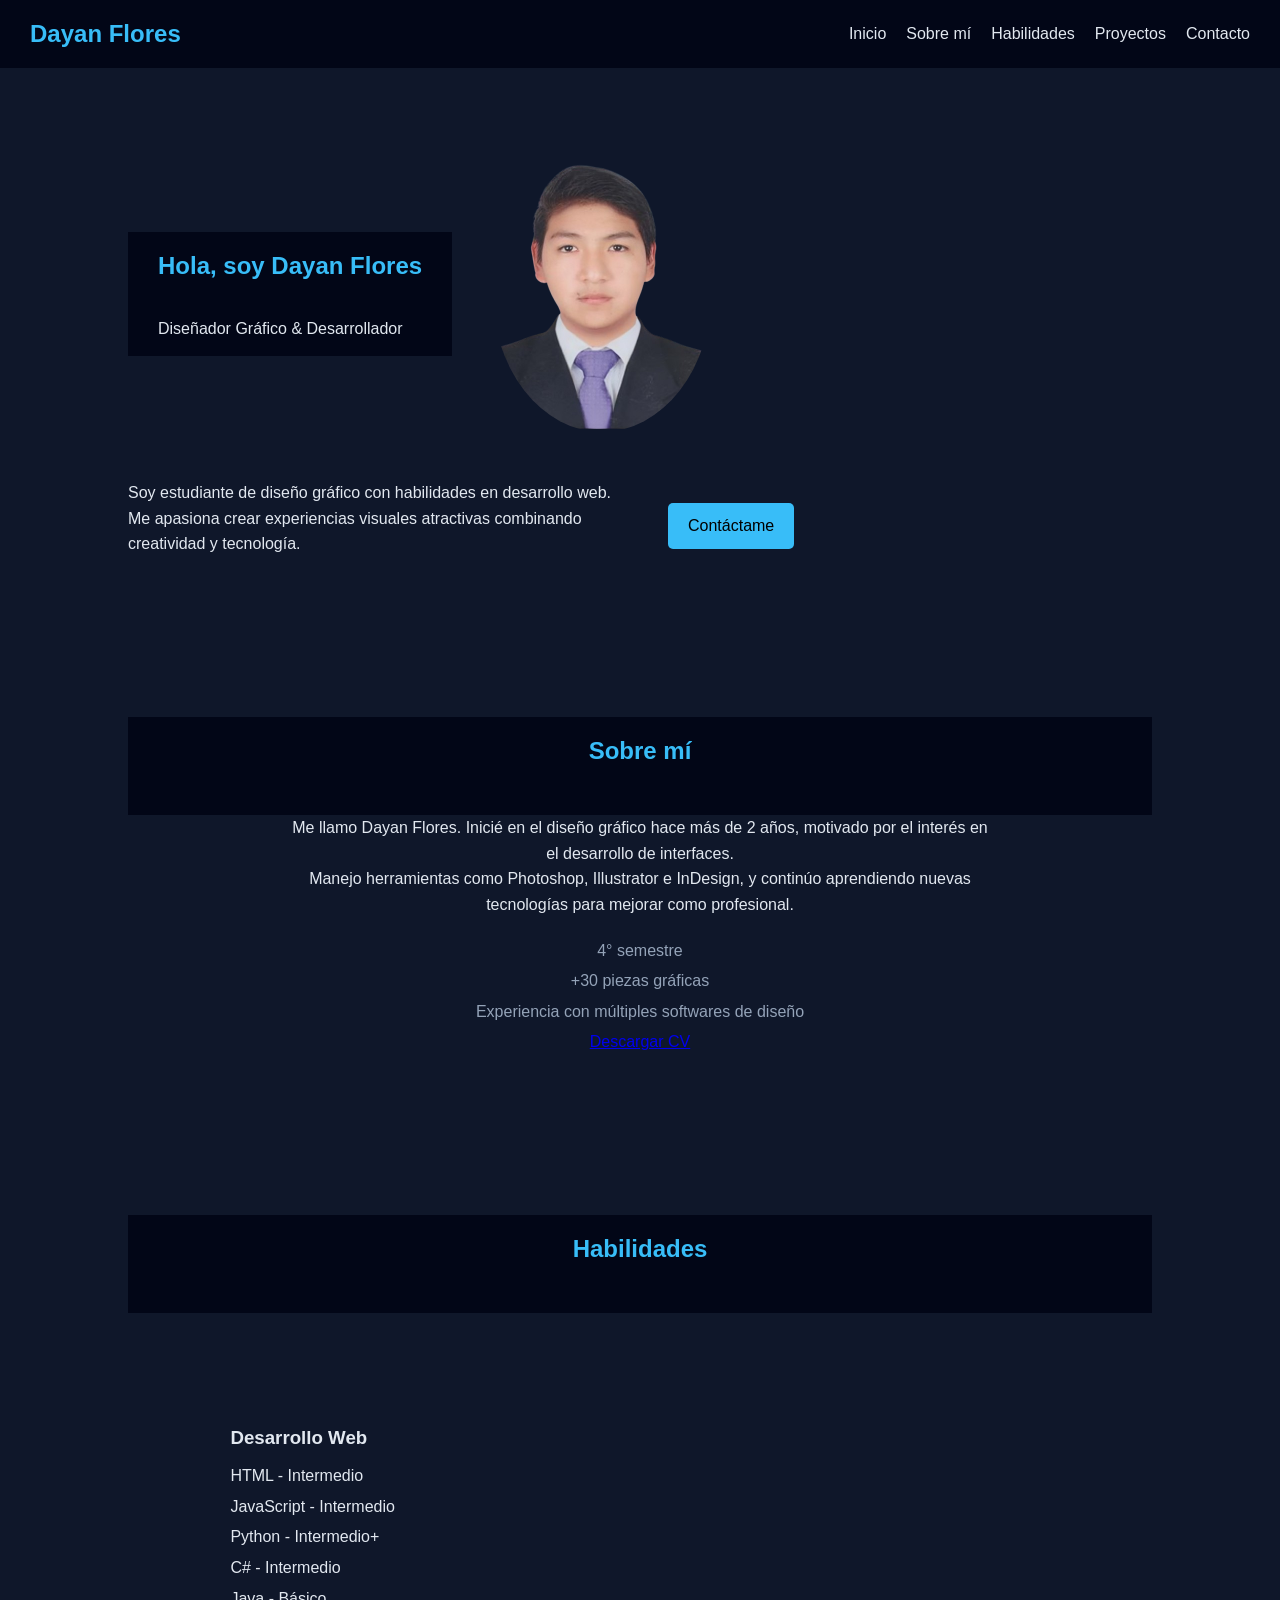
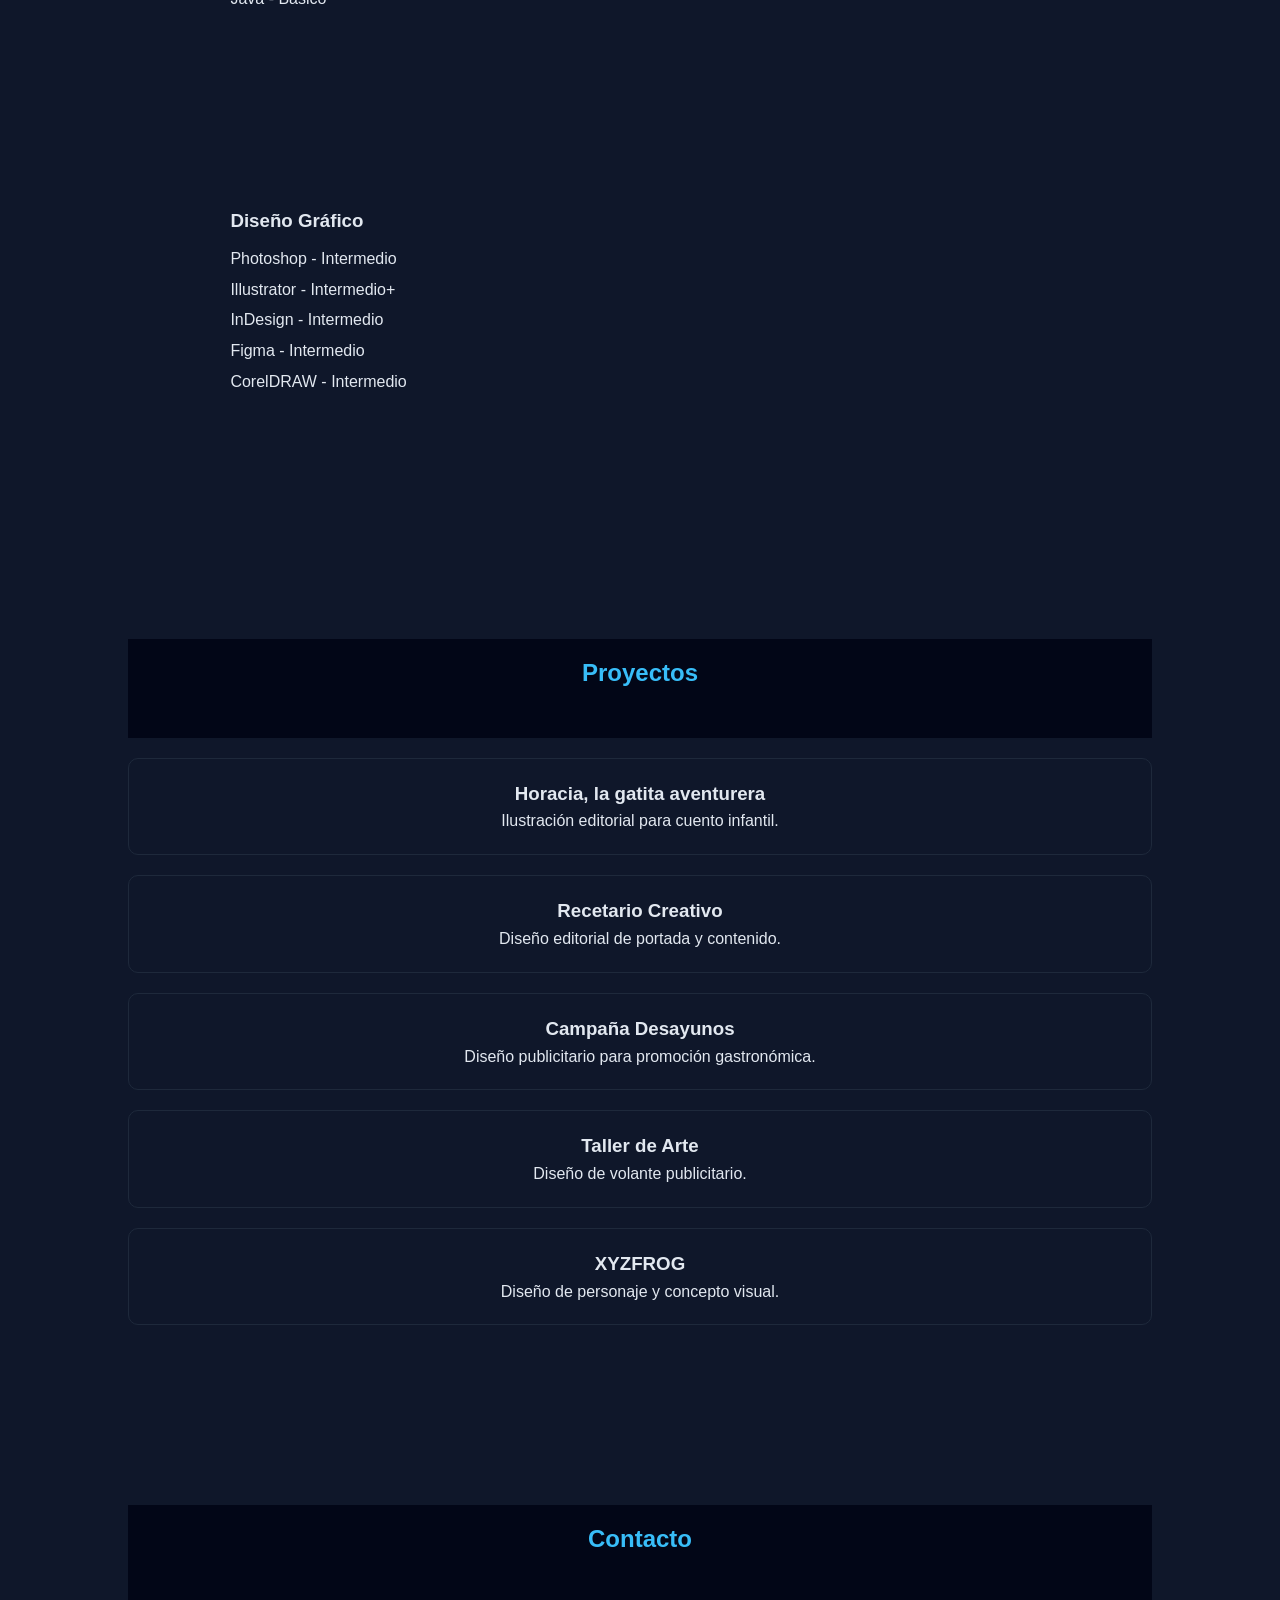
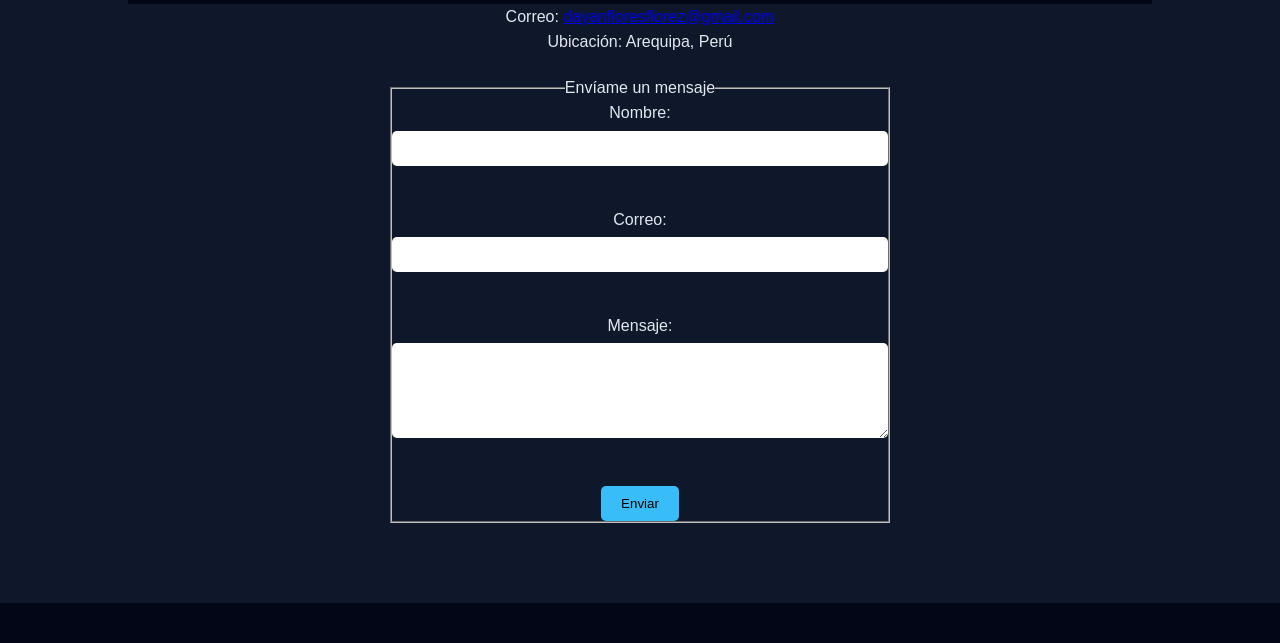
==== xd.html @ 69534b84 "Add files via upload" ====
<!DOCTYPE html>
<html lang="es">
<head>
  <meta charset="UTF-8">
  <meta name="viewport" content="width=device-width, initial-scale=1.0">
  <title>Portafolio | Dayan Flores</title>
  <link rel="stylesheet" href="style.css">
</head>

<body>

  <header>
    <nav>
      <h1>Dayan Flores</h1>
      <ul>
        <li><a href="#inicio">Inicio</a></li>
        <li><a href="#sobre-mi">Sobre mí</a></li>
        <li><a href="#habilidades">Habilidades</a></li>
        <li><a href="#proyectos">Proyectos</a></li>
        <li><a href="#contacto">Contacto</a></li>
      </ul>
    </nav>
  </header>

  <main>

    <section id="inicio">
      <header>
        <h2>Hola, soy Dayan Flores</h2>
        <p>Diseñador Gráfico & Desarrollador</p>
      </header>

      <figure>
        <img src="img/perfil.png" >
      </figure>

      <article>
        <p>
          Soy estudiante de diseño gráfico con habilidades en desarrollo web.
          Me apasiona crear experiencias visuales atractivas combinando creatividad
          y tecnología.
        </p>
      </article>

      <a href="#contacto">Contáctame</a>
    </section>

    <section id="sobre-mi">
      <header>
        <h2>Sobre mí</h2>
      </header>

      <article>
        <p>
          Me llamo Dayan Flores. Inicié en el diseño gráfico hace más de 2 años,
          motivado por el interés en el desarrollo de interfaces.
        </p>
        <p>
          Manejo herramientas como Photoshop, Illustrator e InDesign, y continúo
          aprendiendo nuevas tecnologías para mejorar como profesional.
        </p>
      </article>

      <aside>
        <ul>
          <li>4° semestre</li>
          <li>+30 piezas gráficas</li>
          <li>Experiencia con múltiples softwares de diseño</li>
        </ul>
      </aside>

      <a href="pdf/DayanFloresCV.pdf" download>Descargar CV</a>
    </section>

    <section id="habilidades">
      <header>
        <h2>Habilidades</h2>
      </header>

      <section>
        <h3>Desarrollo Web</h3>
        <ul>
          <li>HTML - Intermedio</li>
          <li>JavaScript - Intermedio</li>
          <li>Python - Intermedio+</li>
          <li>C# - Intermedio</li>
          <li>Java - Básico</li>
        </ul>
      </section>

      <section>
        <h3>Diseño Gráfico</h3>
        <ul>
          <li>Photoshop - Intermedio</li>
          <li>Illustrator - Intermedio+</li>
          <li>InDesign - Intermedio</li>
          <li>Figma - Intermedio</li>
          <li>CorelDRAW - Intermedio</li>
        </ul>
      </section>
    </section>

    <section id="proyectos">
      <header>
        <h2>Proyectos</h2>
      </header>

      <article>
        <h3>Horacia, la gatita aventurera</h3>
        <p>Ilustración editorial para cuento infantil.</p>
      </article>

      <article>
        <h3>Recetario Creativo</h3>
        <p>Diseño editorial de portada y contenido.</p>
      </article>

      <article>
        <h3>Campaña Desayunos</h3>
        <p>Diseño publicitario para promoción gastronómica.</p>
      </article>

      <article>
        <h3>Taller de Arte</h3>
        <p>Diseño de volante publicitario.</p>
      </article>

      <article>
        <h3>XYZFROG</h3>
        <p>Diseño de personaje y concepto visual.</p>
      </article>
    </section>

    <section id="contacto">
      <header>
        <h2>Contacto</h2>
      </header>

      <address>
        <p>Correo: <a href="mailto:dayanfloresflorez@gmail.com">dayanfloresflorez@gmail.com</a></p>
        <p>Ubicación: Arequipa, Perú</p>
      </address>

      <form action="" method="post">
        <fieldset>
          <legend>Envíame un mensaje</legend>

          <label for="nombre">Nombre:</label><br>
          <input type="text" id="nombre" name="nombre"><br><br>

          <label for="correo">Correo:</label><br>
          <input type="email" id="correo" name="correo"><br><br>

          <label for="mensaje">Mensaje:</label><br>
          <textarea id="mensaje" name="mensaje" rows="5"></textarea><br><br>

          <button type="submit">Enviar</button>
        </fieldset>
      </form>
    </section>

  </main>

  <footer>
    <p></p>
  </footer>

</body>
</html>
---- style.css ----
* {
  margin: 0;
  padding: 0;
  box-sizing: border-box;
}

:root {
  --fondo: #0f172a;
  --primario: #38bdf8;
  --secundario: #0ea5e9;
  --texto: #e2e8f0;
  --subtexto: #94a3b8;
}

body {
  font-family:  sans-serif;
  background-color: var(--fondo);
  color: var(--texto);
  line-height: 1.6;
}

header {
  background-color: #020617;
  padding: 15px 30px;
  position: sticky;
  top: 0;
}

nav {
  display: flex;
  justify-content: space-between;
  align-items: center;
}

nav h1 {
  color: var(--primario);
  font-size: 1.5rem;
}

nav ul {
  list-style: none;
  display: flex;
  gap: 20px;
}

nav a {
  text-decoration: none;
  color: var(--texto);
  transition: 0.3s;
}

nav a:hover {
  color: var(---primario);
}

section {
  padding: 80px 10%;
}

section header h2 {
  text-align: center;
  color: var(--primario);
  margin-bottom: 30px;
}

#inicio {
  display: flex;
  flex-wrap: wrap;
  align-items: center;
  gap: 40px;
}

#inicio figure img {
  width: 220px;
  border-radius: 50%;
}

#inicio article {
  max-width: 500px;
}

#inicio a {
  display: inline-block;
  margin-top: 15px;
  padding: 10px 20px;
  background-color: var(--primario);
  color: black;
  text-decoration: none;
  border-radius: 5px;
  transition: 0.3s;
}

#inicio a:hover {
  background-color: var(--secundario);
}

#sobre-mi {
  text-align: center;
}

#sobre-mi article {
  max-width: 700px;
  margin: auto;
}

#sobre-mi aside {
  margin-top: 20px;
}

#sobre-mi ul {
  list-style: none;
}

#sobre-mi li {
  margin: 5px 0;
  color: var(--subtexto);
}

#habilidades section {
  margin-top: 30px;
}

#habilidades h3 {
  margin-bottom: 10px;
}

#habilidades ul {
  list-style: none;
}

#habilidades li {
  margin-bottom: 5px;
}

#proyectos {
  text-align: center;
}

#proyectos article {
  margin: 20px 0;
  padding: 20px;
  border: 1px solid #1e293b;
  border-radius: 10px;
  transition: 0.3s;
}

#proyectos article:hover {
  border-color: var(--primario);
  transform: translateY(-5px);
}

#contacto {
  text-align: center;
}

address {
  margin-bottom: 20px;
  font-style: normal;
}

form {
  max-width: 500px;
  margin: auto;
}

input,
textarea {
  width: 100%;
  padding: 10px;
  margin-top: 5px;
  margin-bottom: 15px;
  border: none;
  border-radius: 5px;
}

button {
  padding: 10px 20px;
  background-color: var(--primario);
  border: none;
  border-radius: 5px;
  cursor: pointer;
}

button:hover {
  background-color: var(--secundario);
}

footer {
  text-align: center;
  padding: 20px;
  background-color: #020617;
  color: var(--subtexto);
}

@media (max-width: 768px) {
  nav {
    flex-direction: column;
    gap: 10px;
  }

  #inicio {
    flex-direction: column;
    text-align: center;
  }
}
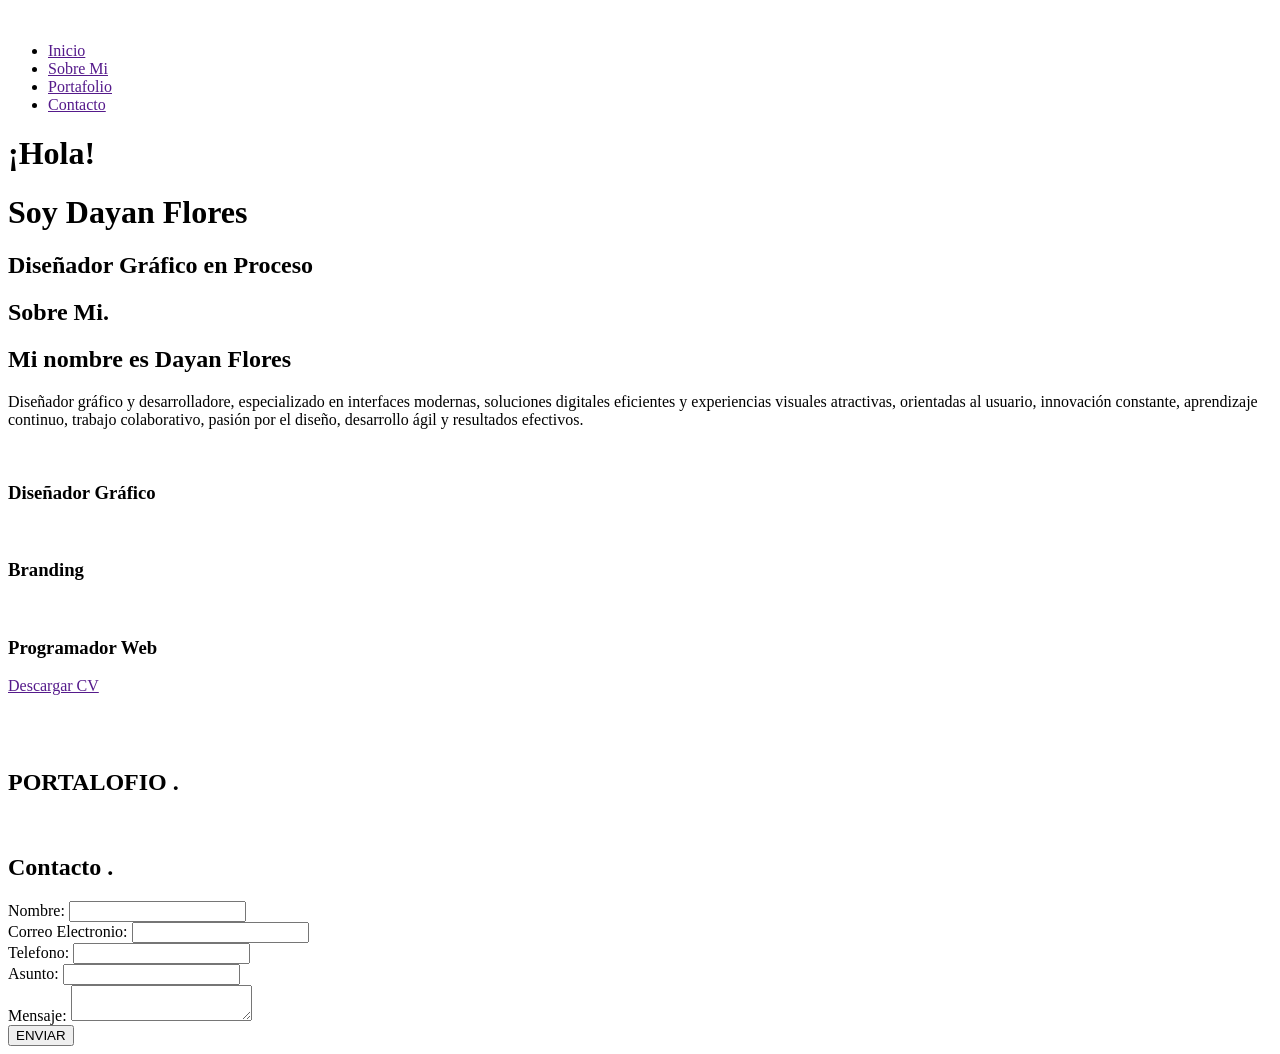
==== commit 41017f15: "Add files via upload" ====
--- a/xd.html
+++ b/xd.html
@@ -1,169 +1,116 @@
-<!DOCTYPE html>
-<html lang="es">
-<head>
-  <meta charset="UTF-8">
-  <meta name="viewport" content="width=device-width, initial-scale=1.0">
-  <title>Portafolio | Dayan Flores</title>
-  <link rel="stylesheet" href="style.css">
-</head>
+<!doctype html>
+<html lang="en">
+  <head>
+    <meta charset="UTF-8" />
+    <meta name="viewport" content="width=device-width, initial-scale=1.0" />
+    <title>Mi Portafolio</title>
+    <link rel="shortcut icon" href="img/logo-favicon.png" type="image/x-icon" />
+    <link rel="stylesheet" href="css/header.css" />
+    <link rel="stylesheet" href="css/main.css" />
+  </head>
 
-<body>
+  <body>
+    <header>
+      <img src="img/logo.png" alt="" class="img-logo" />
+      <nav class="menu">
+        <ul>
+          <li><a href="">Inicio</a></li>
+          <li><a href="">Sobre Mi</a></li>
+          <li><a href="">Portafolio</a></li>
+          <li><a href="">Contacto</a></li>
+        </ul>
+      </nav>
+    </header>
 
-  <header>
-    <nav>
-      <h1>Dayan Flores</h1>
-      <ul>
-        <li><a href="#inicio">Inicio</a></li>
-        <li><a href="#sobre-mi">Sobre mí</a></li>
-        <li><a href="#habilidades">Habilidades</a></li>
-        <li><a href="#proyectos">Proyectos</a></li>
-        <li><a href="#contacto">Contacto</a></li>
-      </ul>
-    </nav>
-  </header>
 
-  <main>
+    <main>
+      <div class="content-one">
+        <div class="content-portada">
+          <div class="content-item1">
+            <h1>¡Hola!</h1>
+            <h1>Soy Dayan Flores</h1>
+            <h2>Diseñador Gráfico en Proceso</h2>
+          </div>
+        </div>
+      </div>
+    </main>
+    <section>
+      <div class="content-two">
+        <div class="content-details">
+          <div class="about">
+            <h1>Sobre <span>Mi.</span></h1>
+            <h2>Mi nombre es Dayan Flores</h2>
+            <p>Diseñador gráfico y desarrolladore, especializado en interfaces modernas, soluciones digitales eficientes y experiencias visuales atractivas, orientadas al usuario, innovación constante, aprendizaje continuo, trabajo colaborativo, <span>pasión por el diseño, desarrollo ágil y resultados efectivos.</span></p>
+          </div>
+        </div>
+      </div>
 
-    <section id="inicio">
-      <header>
-        <h2>Hola, soy Dayan Flores</h2>
-        <p>Diseñador Gráfico & Desarrollador</p>
-      </header>
+                                                
+      <div class="proces-area">
+        <div class="proces">
+          <img src="img/ico_diseno.png" alt="">
+          <h3>Diseñador Gráfico</h3>
+        </div>
+        <div class="proces">
+          <img src="img/ico_branding.png" alt="">
+          <h3>Branding</h3>
+        </div>
+        <div class="proces">
+          <img src="img/ico_desarrollo.png" alt="">
+          <h3>Programador Web</h3>
+        </div>
 
-      <figure>
-        <img src="img/perfil.png" >
-      </figure>
+      </div>
+      <div class="content-details">
+        <div class="content-item2">
+          <a href="">Descargar CV</a>
+        </div>
+              <br>
+            <br>
+                  <br>
+                      
+      </div>
+      <div class="content-three">
+        <div class="content-module">
+          <h1>PORTALOFIO <span>.</span></h1>
+          <img src="img/porta01.png" alt="">
+          <img src="img/porta02.png" alt="">
+          <img src="img/porta03.png" alt="">
+          <img src="img/porta04.png" alt="">
+        </div> 
+      </div>
 
-      <article>
-        <p>
-          Soy estudiante de diseño gráfico con habilidades en desarrollo web.
-          Me apasiona crear experiencias visuales atractivas combinando creatividad
-          y tecnología.
-        </p>
-      </article>
+      <div class="content-four">
+        <h1>Contacto <span>.</span></h1>
+        <div class="contact-form">
+          <form action="">
+            <div class="form-group"> 
+              <label for="name">Nombre: </label>
+              <input type="text" id="name" name="name" required>
+            </div>
+            <div class="form-group"> 
+              <label for="email">Correo Electronio: </label>
+              <input type="text" id="email" name="email" required>
+            </div>
+            <div class="form-group"> 
+              <label for="Phone">Telefono: </label>
+              <input type="number" id="Phone" name="Phone" required pattern="[0-9]">
+            </div>
+             <div class="form-group"> 
+              <label for="subject">Asunto: </label>
+              <input type="text" id="subject" name="subject">
+            </div>
+             <div class="form-group"> 
+              <label for="message">Mensaje: </label>
+              <textarea name="message" id="message"></textarea>
+            </div>
+             <div class="form-group center-btn"> 
+              <button type="submit" class="btn-four">ENVIAR</button>
+            </div>
+          </form>
+        </div>
+      </div>
 
-      <a href="#contacto">Contáctame</a>
     </section>
-
-    <section id="sobre-mi">
-      <header>
-        <h2>Sobre mí</h2>
-      </header>
-
-      <article>
-        <p>
-          Me llamo Dayan Flores. Inicié en el diseño gráfico hace más de 2 años,
-          motivado por el interés en el desarrollo de interfaces.
-        </p>
-        <p>
-          Manejo herramientas como Photoshop, Illustrator e InDesign, y continúo
-          aprendiendo nuevas tecnologías para mejorar como profesional.
-        </p>
-      </article>
-
-      <aside>
-        <ul>
-          <li>4° semestre</li>
-          <li>+30 piezas gráficas</li>
-          <li>Experiencia con múltiples softwares de diseño</li>
-        </ul>
-      </aside>
-
-      <a href="pdf/DayanFloresCV.pdf" download>Descargar CV</a>
-    </section>
-
-    <section id="habilidades">
-      <header>
-        <h2>Habilidades</h2>
-      </header>
-
-      <section>
-        <h3>Desarrollo Web</h3>
-        <ul>
-          <li>HTML - Intermedio</li>
-          <li>JavaScript - Intermedio</li>
-          <li>Python - Intermedio+</li>
-          <li>C# - Intermedio</li>
-          <li>Java - Básico</li>
-        </ul>
-      </section>
-
-      <section>
-        <h3>Diseño Gráfico</h3>
-        <ul>
-          <li>Photoshop - Intermedio</li>
-          <li>Illustrator - Intermedio+</li>
-          <li>InDesign - Intermedio</li>
-          <li>Figma - Intermedio</li>
-          <li>CorelDRAW - Intermedio</li>
-        </ul>
-      </section>
-    </section>
-
-    <section id="proyectos">
-      <header>
-        <h2>Proyectos</h2>
-      </header>
-
-      <article>
-        <h3>Horacia, la gatita aventurera</h3>
-        <p>Ilustración editorial para cuento infantil.</p>
-      </article>
-
-      <article>
-        <h3>Recetario Creativo</h3>
-        <p>Diseño editorial de portada y contenido.</p>
-      </article>
-
-      <article>
-        <h3>Campaña Desayunos</h3>
-        <p>Diseño publicitario para promoción gastronómica.</p>
-      </article>
-
-      <article>
-        <h3>Taller de Arte</h3>
-        <p>Diseño de volante publicitario.</p>
-      </article>
-
-      <article>
-        <h3>XYZFROG</h3>
-        <p>Diseño de personaje y concepto visual.</p>
-      </article>
-    </section>
-
-    <section id="contacto">
-      <header>
-        <h2>Contacto</h2>
-      </header>
-
-      <address>
-        <p>Correo: <a href="mailto:dayanfloresflorez@gmail.com">dayanfloresflorez@gmail.com</a></p>
-        <p>Ubicación: Arequipa, Perú</p>
-      </address>
-
-      <form action="" method="post">
-        <fieldset>
-          <legend>Envíame un mensaje</legend>
-
-          <label for="nombre">Nombre:</label><br>
-          <input type="text" id="nombre" name="nombre"><br><br>
-
-          <label for="correo">Correo:</label><br>
-          <input type="email" id="correo" name="correo"><br><br>
-
-          <label for="mensaje">Mensaje:</label><br>
-          <textarea id="mensaje" name="mensaje" rows="5"></textarea><br><br>
-
-          <button type="submit">Enviar</button>
-        </fieldset>
-      </form>
-    </section>
-
-  </main>
-
-  <footer>
-    <p></p>
-  </footer>
-
-</body>
-</html>+  </body>
+</html>
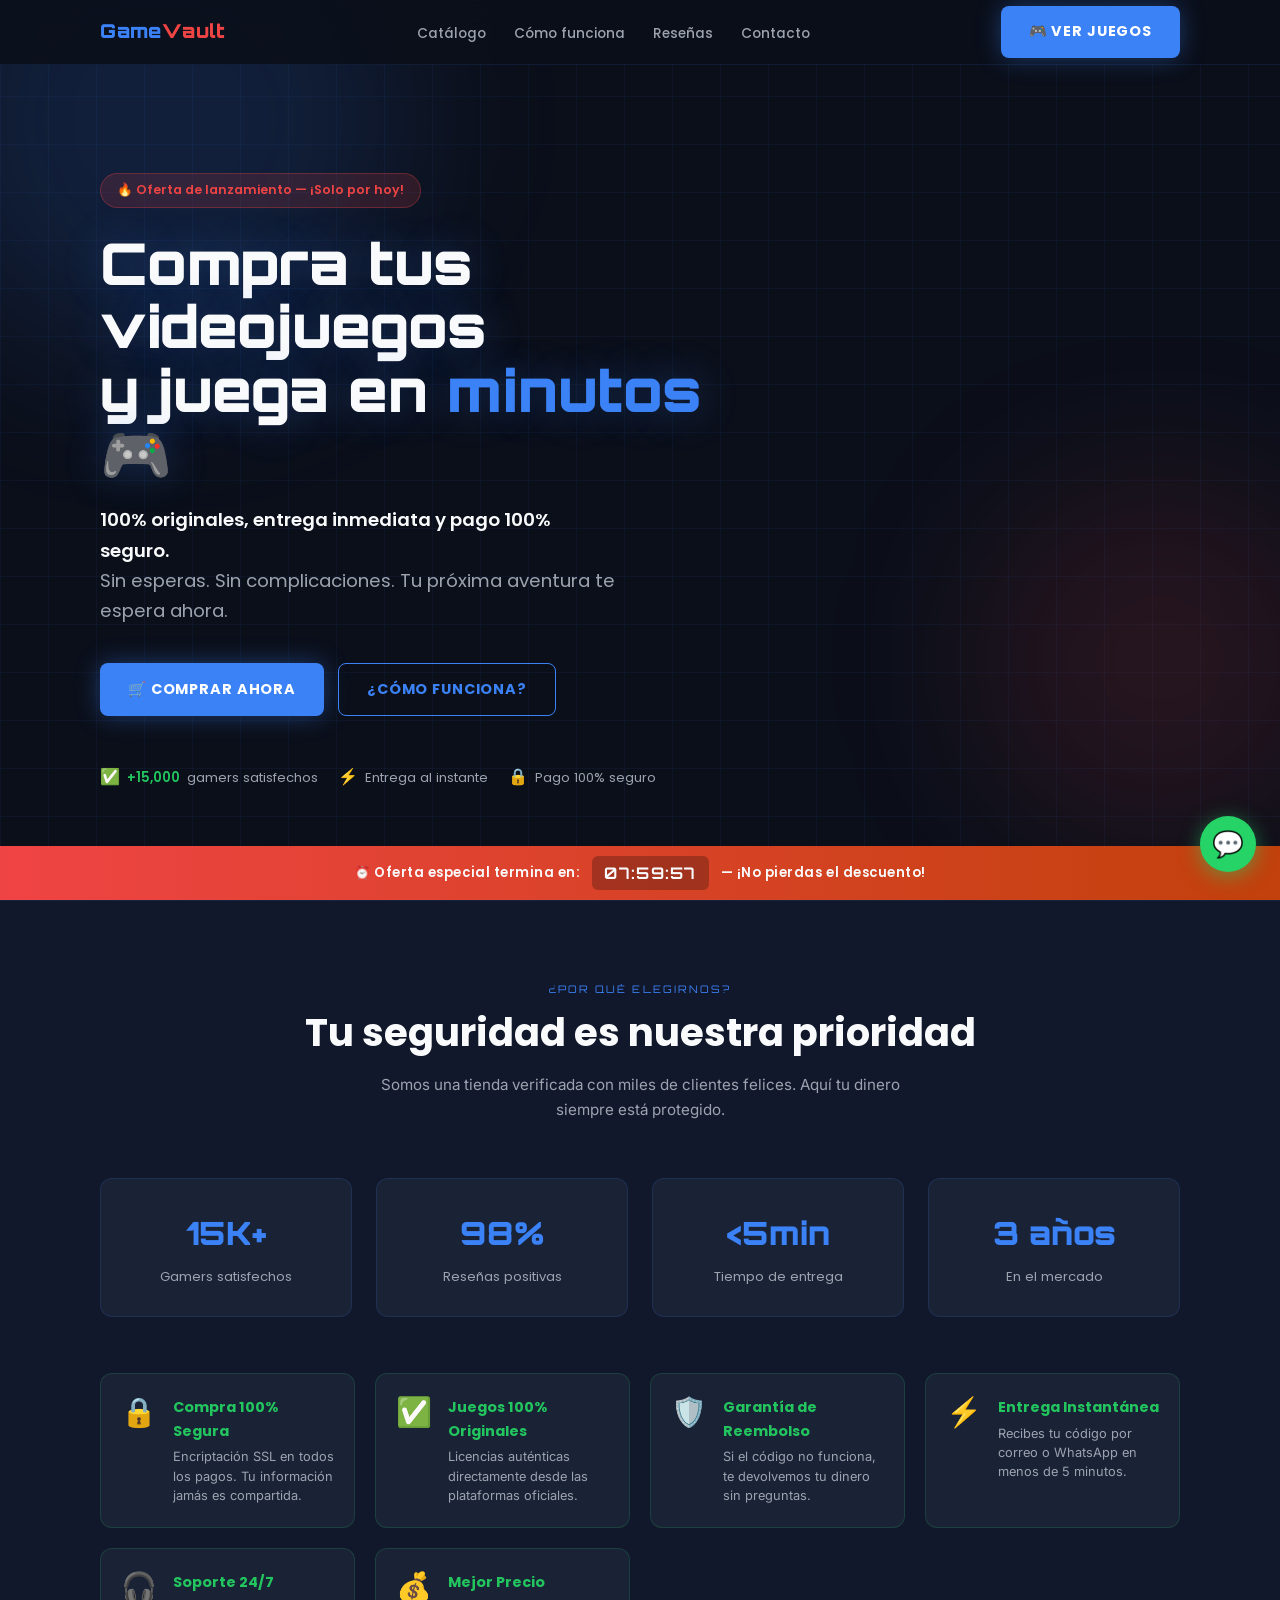
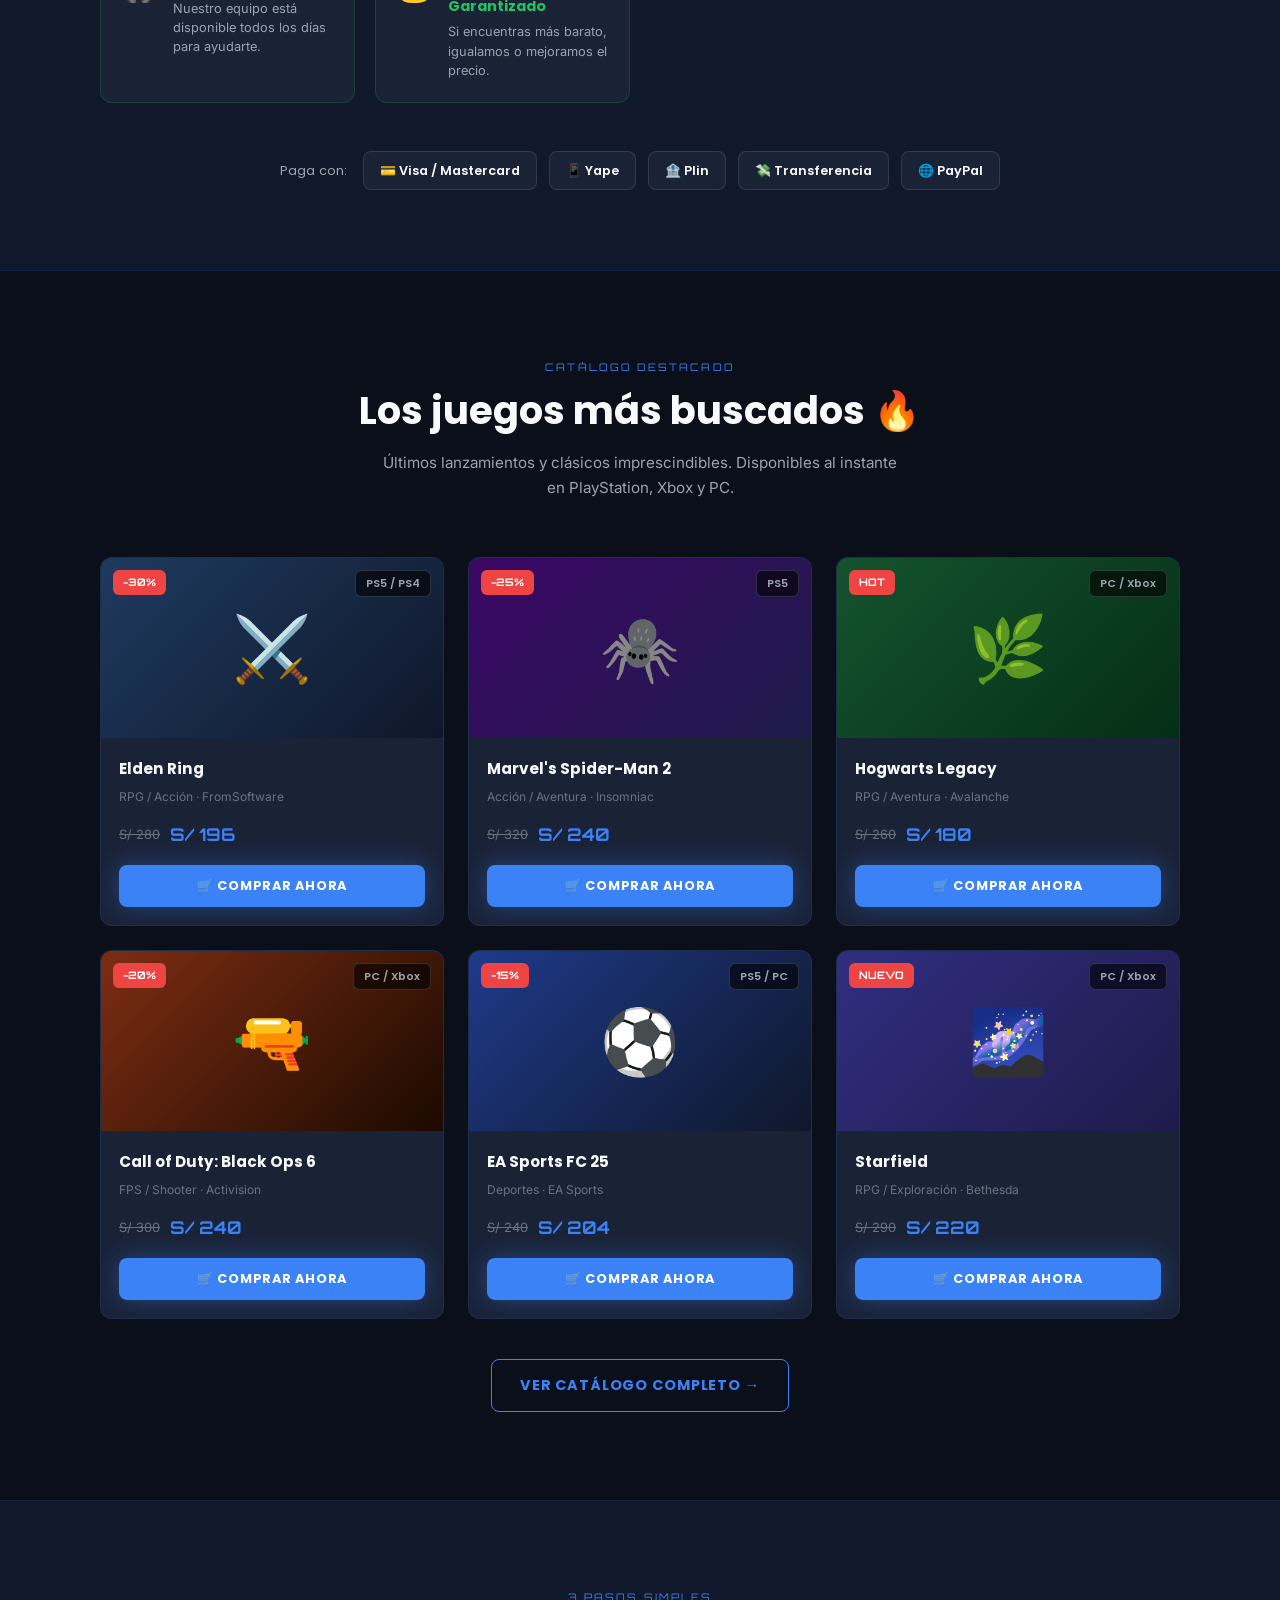
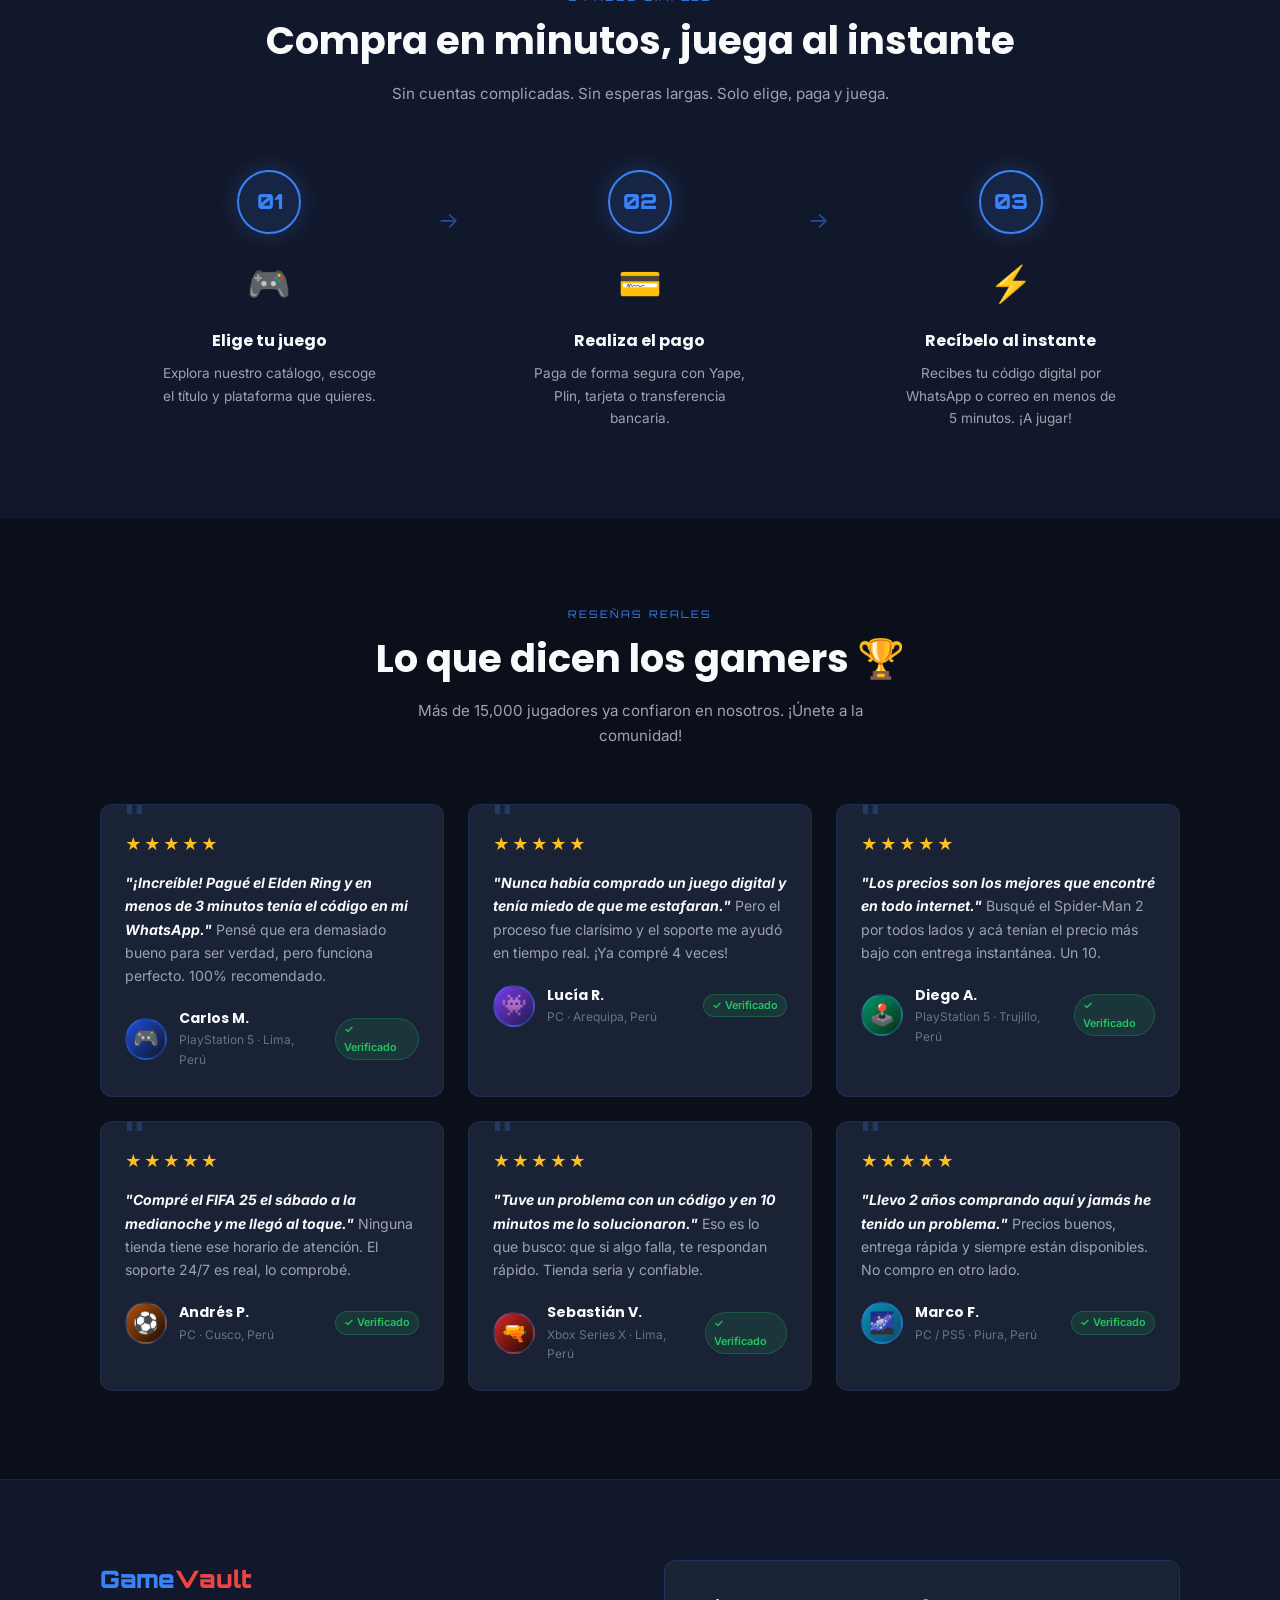
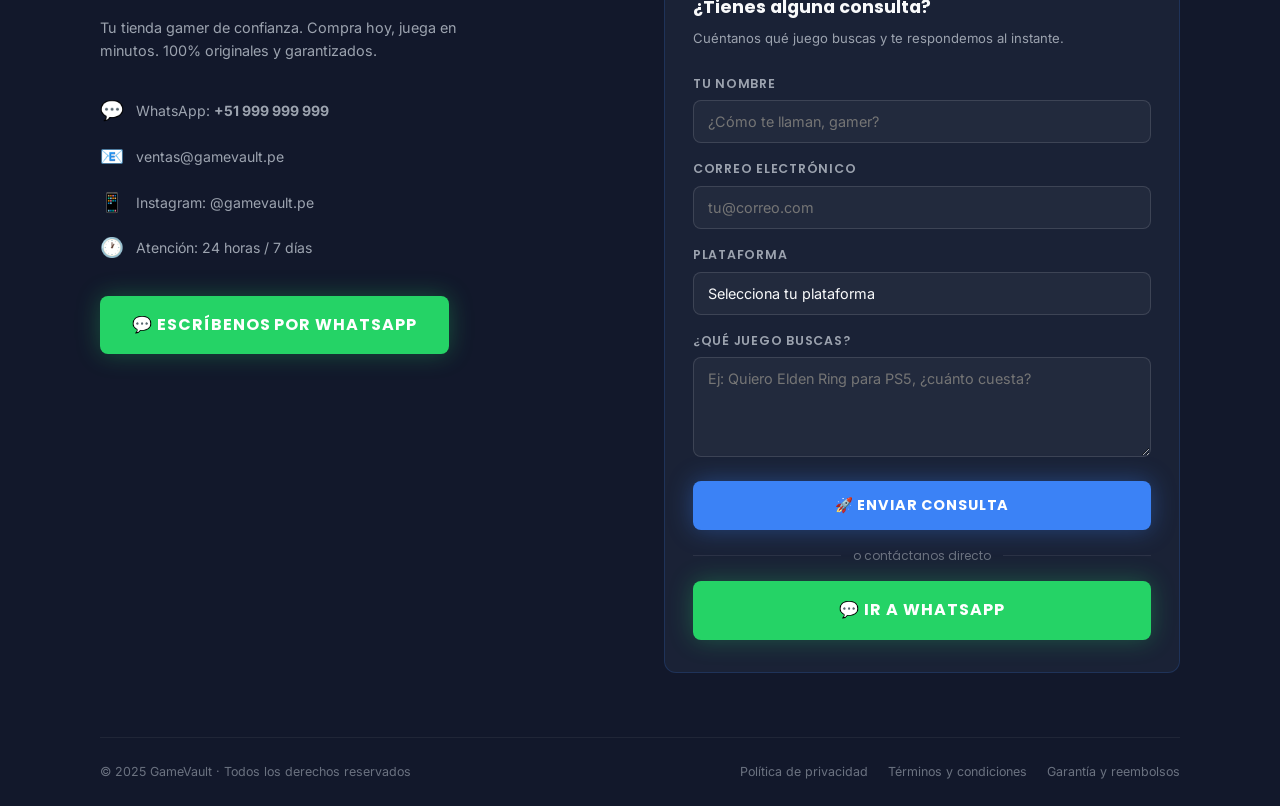
==== commit e26a080c: "Update xd.html" ====
--- a/xd.html
+++ b/xd.html
@@ -1,116 +1,1674 @@
-<!doctype html>
-<html lang="en">
-  <head>
-    <meta charset="UTF-8" />
-    <meta name="viewport" content="width=device-width, initial-scale=1.0" />
-    <title>Mi Portafolio</title>
-    <link rel="shortcut icon" href="img/logo-favicon.png" type="image/x-icon" />
-    <link rel="stylesheet" href="css/header.css" />
-    <link rel="stylesheet" href="css/main.css" />
-  </head>
-
-  <body>
-    <header>
-      <img src="img/logo.png" alt="" class="img-logo" />
-      <nav class="menu">
-        <ul>
-          <li><a href="">Inicio</a></li>
-          <li><a href="">Sobre Mi</a></li>
-          <li><a href="">Portafolio</a></li>
-          <li><a href="">Contacto</a></li>
-        </ul>
-      </nav>
-    </header>
-
-
-    <main>
-      <div class="content-one">
-        <div class="content-portada">
-          <div class="content-item1">
-            <h1>¡Hola!</h1>
-            <h1>Soy Dayan Flores</h1>
-            <h2>Diseñador Gráfico en Proceso</h2>
-          </div>
-        </div>
+<!DOCTYPE html>
+<html lang="es">
+<head>
+  <meta charset="UTF-8" />
+  <meta name="viewport" content="width=device-width, initial-scale=1.0" />
+  <title>GameVault — Compra tus videojuegos al instante 🎮</title>
+
+  <!-- Google Fonts -->
+  <link rel="preconnect" href="https://fonts.googleapis.com" />
+  <link rel="preconnect" href="https://fonts.gstatic.com" crossorigin />
+  <link href="https://fonts.googleapis.com/css2?family=Orbitron:wght@400;700;900&family=Poppins:wght@400;500;600;700&family=Inter:wght@400;500&display=swap" rel="stylesheet" />
+
+  <style>
+    /* =============================================
+       CSS CUSTOM PROPERTIES — DESIGN TOKENS
+    ============================================= */
+    :root {
+      --bg-deep:       #0B0F1A;
+      --bg-dark:       #12182B;
+      --bg-card:       #1A2236;
+      --electric:      #3B82F6;
+      --electric-glow: #3B82F620;
+      --electric-dim:  #2563EB;
+      --neon-red:      #EF4444;
+      --neon-red-glow: #EF444430;
+      --green-ok:      #22C55E;
+      --green-glow:    #22C55E20;
+      --white-soft:    #F9FAFB;
+      --grey-mid:      #9CA3AF;
+      --grey-dim:      #6B7280;
+      --font-title:    'Orbitron', sans-serif;
+      --font-ui:       'Poppins', sans-serif;
+      --font-body:     'Inter', sans-serif;
+      --radius:        12px;
+      --radius-sm:     8px;
+      --transition:    .25s ease;
+    }
+
+    /* =============================================
+       RESET & BASE
+    ============================================= */
+    *, *::before, *::after { box-sizing: border-box; margin: 0; padding: 0; }
+    html { scroll-behavior: smooth; }
+
+    body {
+      background: var(--bg-deep);
+      color: var(--white-soft);
+      font-family: var(--font-body);
+      font-size: 16px;
+      line-height: 1.65;
+      overflow-x: hidden;
+    }
+
+    img { max-width: 100%; display: block; }
+    a { text-decoration: none; color: inherit; }
+
+    /* =============================================
+       UTILITIES
+    ============================================= */
+    .container {
+      width: 100%;
+      max-width: 1120px;
+      margin: 0 auto;
+      padding: 0 20px;
+    }
+
+    .section-label {
+      font-family: var(--font-title);
+      font-size: .65rem;
+      letter-spacing: .2em;
+      text-transform: uppercase;
+      color: var(--electric);
+      margin-bottom: 12px;
+    }
+
+    .section-title {
+      font-family: var(--font-ui);
+      font-weight: 700;
+      font-size: clamp(1.6rem, 4vw, 2.4rem);
+      line-height: 1.2;
+      margin-bottom: 16px;
+    }
+
+    .section-subtitle {
+      color: var(--grey-mid);
+      font-size: .95rem;
+      max-width: 520px;
+    }
+
+    /* Glow divider */
+    .glow-line {
+      height: 1px;
+      background: linear-gradient(90deg, transparent, var(--electric), transparent);
+      margin: 0 auto;
+      opacity: .4;
+    }
+
+    /* =============================================
+       BUTTONS
+    ============================================= */
+    .btn {
+      display: inline-flex;
+      align-items: center;
+      gap: 8px;
+      font-family: var(--font-ui);
+      font-weight: 700;
+      font-size: .9rem;
+      letter-spacing: .06em;
+      text-transform: uppercase;
+      padding: 14px 28px;
+      border-radius: var(--radius-sm);
+      cursor: pointer;
+      border: none;
+      transition: transform var(--transition), box-shadow var(--transition), background var(--transition);
+    }
+
+    .btn-primary {
+      background: var(--electric);
+      color: #fff;
+      box-shadow: 0 0 24px #3B82F660;
+    }
+    .btn-primary:hover {
+      background: var(--electric-dim);
+      transform: translateY(-2px);
+      box-shadow: 0 0 36px #3B82F680;
+    }
+
+    .btn-ghost {
+      background: transparent;
+      color: var(--electric);
+      border: 1.5px solid var(--electric);
+    }
+    .btn-ghost:hover {
+      background: var(--electric-glow);
+      transform: translateY(-2px);
+    }
+
+    .btn-red {
+      background: var(--neon-red);
+      color: #fff;
+      box-shadow: 0 0 20px #EF444450;
+    }
+    .btn-red:hover {
+      transform: translateY(-2px);
+      box-shadow: 0 0 32px #EF444470;
+    }
+
+    .btn-whatsapp {
+      background: #25D366;
+      color: #fff;
+      font-size: 1rem;
+      padding: 16px 32px;
+      box-shadow: 0 0 24px #25D36650;
+    }
+    .btn-whatsapp:hover {
+      transform: translateY(-2px);
+      box-shadow: 0 0 36px #25D36670;
+    }
+
+    /* =============================================
+       NAV
+    ============================================= */
+    .nav {
+      position: fixed;
+      top: 0;
+      left: 0;
+      right: 0;
+      z-index: 100;
+      background: rgba(11, 15, 26, .88);
+      backdrop-filter: blur(14px);
+      border-bottom: 1px solid rgba(59, 130, 246, .12);
+    }
+
+    .nav__inner {
+      display: flex;
+      align-items: center;
+      justify-content: space-between;
+      height: 64px;
+    }
+
+    .nav__logo {
+      font-family: var(--font-title);
+      font-weight: 900;
+      font-size: 1.2rem;
+      color: var(--electric);
+      letter-spacing: .04em;
+    }
+    .nav__logo span { color: var(--neon-red); }
+
+    .nav__links {
+      display: none;
+      gap: 28px;
+      list-style: none;
+    }
+    .nav__links a {
+      font-family: var(--font-ui);
+      font-size: .85rem;
+      font-weight: 500;
+      color: var(--grey-mid);
+      transition: color var(--transition);
+    }
+    .nav__links a:hover { color: var(--white-soft); }
+
+    .nav__cta { display: none; }
+
+    @media (min-width: 768px) {
+      .nav__links { display: flex; }
+      .nav__cta   { display: inline-flex; }
+    }
+
+    /* =============================================
+       ① HERO — ATTENTION
+    ============================================= */
+    .hero {
+      position: relative;
+      min-height: 100svh;
+      display: flex;
+      align-items: center;
+      overflow: hidden;
+      padding-top: 64px;
+    }
+
+    /* Animated grid background */
+    .hero__grid {
+      position: absolute;
+      inset: 0;
+      background-image:
+        linear-gradient(rgba(59,130,246,.06) 1px, transparent 1px),
+        linear-gradient(90deg, rgba(59,130,246,.06) 1px, transparent 1px);
+      background-size: 48px 48px;
+      animation: gridScroll 20s linear infinite;
+    }
+    @keyframes gridScroll {
+      0%   { background-position: 0 0; }
+      100% { background-position: 48px 48px; }
+    }
+
+    /* Radial glow orbs */
+    .hero__orb {
+      position: absolute;
+      border-radius: 50%;
+      filter: blur(80px);
+      pointer-events: none;
+    }
+    .hero__orb--1 {
+      width: 480px; height: 480px;
+      background: rgba(59,130,246,.15);
+      top: -120px; left: -80px;
+    }
+    .hero__orb--2 {
+      width: 360px; height: 360px;
+      background: rgba(239,68,68,.12);
+      bottom: 60px; right: -60px;
+    }
+
+    .hero__content {
+      position: relative;
+      z-index: 2;
+      max-width: 680px;
+    }
+
+    .hero__badge {
+      display: inline-flex;
+      align-items: center;
+      gap: 8px;
+      background: rgba(239,68,68,.15);
+      border: 1px solid rgba(239,68,68,.3);
+      border-radius: 99px;
+      padding: 6px 16px;
+      font-family: var(--font-ui);
+      font-size: .78rem;
+      font-weight: 600;
+      color: var(--neon-red);
+      margin-bottom: 24px;
+      animation: pulse-red 2.4s ease infinite;
+    }
+    @keyframes pulse-red {
+      0%, 100% { box-shadow: 0 0 0 0 rgba(239,68,68,.35); }
+      50%       { box-shadow: 0 0 0 8px rgba(239,68,68,0); }
+    }
+
+    .hero__title {
+      font-family: var(--font-title);
+      font-weight: 900;
+      font-size: clamp(2rem, 6vw, 3.8rem);
+      line-height: 1.1;
+      margin-bottom: 20px;
+      text-shadow: 0 0 40px rgba(59,130,246,.3);
+    }
+    .hero__title .accent { color: var(--electric); }
+    .hero__title .accent-red { color: var(--neon-red); }
+
+    .hero__sub {
+      font-family: var(--font-ui);
+      font-size: clamp(.95rem, 2.5vw, 1.15rem);
+      color: var(--grey-mid);
+      margin-bottom: 36px;
+      max-width: 520px;
+    }
+    .hero__sub strong { color: var(--white-soft); font-weight: 600; }
+
+    .hero__actions {
+      display: flex;
+      flex-wrap: wrap;
+      gap: 14px;
+      margin-bottom: 48px;
+    }
+
+    /* Trust micro-row */
+    .hero__trust {
+      display: flex;
+      flex-wrap: wrap;
+      gap: 20px;
+      align-items: center;
+    }
+    .trust-item {
+      display: flex;
+      align-items: center;
+      gap: 7px;
+      font-family: var(--font-ui);
+      font-size: .82rem;
+      color: var(--grey-mid);
+    }
+    .trust-item .icon { font-size: 1rem; }
+    .trust-item .green { color: var(--green-ok); font-weight: 600; }
+
+    /* Countdown bar */
+    .hero__countdown {
+      position: absolute;
+      bottom: 0;
+      left: 0;
+      right: 0;
+      z-index: 3;
+      background: linear-gradient(90deg, var(--neon-red), #c2410c);
+      padding: 10px 20px;
+      display: flex;
+      align-items: center;
+      justify-content: center;
+      gap: 12px;
+      flex-wrap: wrap;
+    }
+    .countdown__label {
+      font-family: var(--font-ui);
+      font-size: .82rem;
+      font-weight: 600;
+      letter-spacing: .04em;
+    }
+    .countdown__timer {
+      font-family: var(--font-title);
+      font-size: 1rem;
+      font-weight: 700;
+      letter-spacing: .08em;
+      background: rgba(0,0,0,.25);
+      padding: 4px 12px;
+      border-radius: 6px;
+      min-width: 88px;
+      text-align: center;
+    }
+
+    /* =============================================
+       ② PROPUESTA DE VALOR — INTEREST
+    ============================================= */
+    .trust-section {
+      padding: 80px 0;
+      background: var(--bg-dark);
+      border-top: 1px solid rgba(59,130,246,.1);
+      border-bottom: 1px solid rgba(59,130,246,.1);
+    }
+
+    .trust-section__header {
+      text-align: center;
+      margin-bottom: 56px;
+    }
+    .trust-section__subtitle {
+      margin: 0 auto;
+    }
+
+    /* Stats row */
+    .stats-row {
+      display: grid;
+      grid-template-columns: repeat(auto-fit, minmax(160px, 1fr));
+      gap: 24px;
+      margin-bottom: 56px;
+    }
+
+    .stat-card {
+      background: var(--bg-card);
+      border: 1px solid rgba(59,130,246,.15);
+      border-radius: var(--radius);
+      padding: 28px 20px;
+      text-align: center;
+      transition: border-color var(--transition), transform var(--transition);
+    }
+    .stat-card:hover {
+      border-color: var(--electric);
+      transform: translateY(-4px);
+    }
+    .stat-card__number {
+      font-family: var(--font-title);
+      font-size: 2rem;
+      font-weight: 900;
+      color: var(--electric);
+      margin-bottom: 6px;
+    }
+    .stat-card__label {
+      font-family: var(--font-ui);
+      font-size: .82rem;
+      color: var(--grey-mid);
+    }
+
+    /* Guarantee seals */
+    .seals-grid {
+      display: grid;
+      grid-template-columns: repeat(auto-fit, minmax(220px, 1fr));
+      gap: 20px;
+      margin-bottom: 48px;
+    }
+
+    .seal-card {
+      display: flex;
+      align-items: flex-start;
+      gap: 16px;
+      background: var(--bg-card);
+      border: 1px solid rgba(34,197,94,.18);
+      border-radius: var(--radius);
+      padding: 22px 20px;
+      transition: border-color var(--transition), box-shadow var(--transition);
+    }
+    .seal-card:hover {
+      border-color: var(--green-ok);
+      box-shadow: 0 0 20px var(--green-glow);
+    }
+    .seal-card__icon {
+      font-size: 1.8rem;
+      line-height: 1;
+      flex-shrink: 0;
+      margin-top: 2px;
+    }
+    .seal-card__title {
+      font-family: var(--font-ui);
+      font-size: .9rem;
+      font-weight: 700;
+      color: var(--green-ok);
+      margin-bottom: 4px;
+    }
+    .seal-card__desc {
+      font-size: .8rem;
+      color: var(--grey-mid);
+      line-height: 1.5;
+    }
+
+    /* Payment row */
+    .payment-row {
+      display: flex;
+      flex-wrap: wrap;
+      align-items: center;
+      justify-content: center;
+      gap: 12px;
+    }
+    .payment-row__label {
+      font-family: var(--font-ui);
+      font-size: .82rem;
+      color: var(--grey-mid);
+      margin-right: 4px;
+    }
+    .pay-badge {
+      background: var(--bg-card);
+      border: 1px solid rgba(255,255,255,.1);
+      border-radius: var(--radius-sm);
+      padding: 8px 16px;
+      font-family: var(--font-ui);
+      font-size: .8rem;
+      font-weight: 600;
+      color: var(--white-soft);
+      display: flex;
+      align-items: center;
+      gap: 6px;
+    }
+
+    /* =============================================
+       ③ CATÁLOGO DESTACADO — DESIRE
+    ============================================= */
+    .catalog {
+      padding: 88px 0;
+    }
+    .catalog__header {
+      text-align: center;
+      margin-bottom: 56px;
+    }
+
+    .games-grid {
+      display: grid;
+      grid-template-columns: repeat(auto-fill, minmax(260px, 1fr));
+      gap: 24px;
+      margin-bottom: 40px;
+    }
+
+    .game-card {
+      background: var(--bg-card);
+      border: 1px solid rgba(59,130,246,.12);
+      border-radius: var(--radius);
+      overflow: hidden;
+      transition: transform var(--transition), border-color var(--transition), box-shadow var(--transition);
+      position: relative;
+    }
+    .game-card:hover {
+      transform: translateY(-6px);
+      border-color: var(--electric);
+      box-shadow: 0 12px 40px rgba(59,130,246,.2);
+    }
+
+    /* Placeholder cover with gradient */
+    .game-card__cover {
+      height: 180px;
+      display: flex;
+      align-items: center;
+      justify-content: center;
+      font-size: 4rem;
+      position: relative;
+      overflow: hidden;
+    }
+    .cover-1 { background: linear-gradient(135deg, #1e3a5f, #0f172a); }
+    .cover-2 { background: linear-gradient(135deg, #3b0764, #1e1b4b); }
+    .cover-3 { background: linear-gradient(135deg, #14532d, #052e16); }
+    .cover-4 { background: linear-gradient(135deg, #7c2d12, #1c0a00); }
+    .cover-5 { background: linear-gradient(135deg, #1e3a8a, #0f172a); }
+    .cover-6 { background: linear-gradient(135deg, #312e81, #1e1b4b); }
+
+    /* Badge discount */
+    .game-card__badge {
+      position: absolute;
+      top: 12px;
+      left: 12px;
+      background: var(--neon-red);
+      color: #fff;
+      font-family: var(--font-title);
+      font-size: .65rem;
+      font-weight: 700;
+      padding: 4px 10px;
+      border-radius: 6px;
+    }
+
+    /* Platform tag */
+    .game-card__platform {
+      position: absolute;
+      top: 12px;
+      right: 12px;
+      background: rgba(0,0,0,.6);
+      border: 1px solid rgba(255,255,255,.15);
+      color: var(--grey-mid);
+      font-size: .68rem;
+      font-weight: 600;
+      padding: 4px 10px;
+      border-radius: 6px;
+      font-family: var(--font-ui);
+    }
+
+    .game-card__body {
+      padding: 18px;
+    }
+    .game-card__title {
+      font-family: var(--font-ui);
+      font-size: .95rem;
+      font-weight: 700;
+      margin-bottom: 6px;
+      color: var(--white-soft);
+    }
+    .game-card__genre {
+      font-size: .75rem;
+      color: var(--grey-dim);
+      margin-bottom: 14px;
+    }
+    .game-card__pricing {
+      display: flex;
+      align-items: center;
+      gap: 10px;
+      margin-bottom: 16px;
+    }
+    .price-old {
+      font-size: .8rem;
+      color: var(--grey-dim);
+      text-decoration: line-through;
+    }
+    .price-new {
+      font-family: var(--font-title);
+      font-size: 1.1rem;
+      font-weight: 700;
+      color: var(--electric);
+    }
+
+    .game-card__cta {
+      width: 100%;
+      justify-content: center;
+      padding: 10px;
+      font-size: .8rem;
+    }
+
+    .catalog__more {
+      text-align: center;
+      margin-top: 16px;
+    }
+
+    /* =============================================
+       ④ CÓMO FUNCIONA — ACTION trigger
+    ============================================= */
+    .how-it-works {
+      padding: 88px 0;
+      background: var(--bg-dark);
+      border-top: 1px solid rgba(59,130,246,.08);
+      border-bottom: 1px solid rgba(59,130,246,.08);
+    }
+    .how-it-works__header {
+      text-align: center;
+      margin-bottom: 64px;
+    }
+
+    .steps-row {
+      display: grid;
+      grid-template-columns: repeat(auto-fit, minmax(220px, 1fr));
+      gap: 32px;
+      position: relative;
+    }
+
+    .step-card {
+      text-align: center;
+      position: relative;
+    }
+
+    .step-card__num {
+      width: 64px;
+      height: 64px;
+      border-radius: 50%;
+      background: var(--electric-glow);
+      border: 2px solid var(--electric);
+      display: flex;
+      align-items: center;
+      justify-content: center;
+      font-family: var(--font-title);
+      font-size: 1.3rem;
+      font-weight: 900;
+      color: var(--electric);
+      margin: 0 auto 20px;
+      box-shadow: 0 0 24px rgba(59,130,246,.25);
+    }
+
+    .step-card__icon { font-size: 2.2rem; margin-bottom: 16px; }
+
+    .step-card__title {
+      font-family: var(--font-ui);
+      font-size: 1rem;
+      font-weight: 700;
+      margin-bottom: 8px;
+    }
+    .step-card__desc {
+      font-size: .85rem;
+      color: var(--grey-mid);
+      max-width: 220px;
+      margin: 0 auto;
+    }
+
+    /* Arrow connector between steps */
+    .step-arrow {
+      display: none;
+      position: absolute;
+      top: 32px;
+      right: -20px;
+      color: var(--electric);
+      font-size: 1.4rem;
+      opacity: .5;
+    }
+
+    @media (min-width: 768px) {
+      .step-card { position: relative; }
+      .step-arrow { display: block; }
+      .step-card:last-child .step-arrow { display: none; }
+    }
+
+    /* =============================================
+       ⑤ TESTIMONIOS — SOCIAL PROOF
+    ============================================= */
+    .testimonials {
+      padding: 88px 0;
+    }
+    .testimonials__header {
+      text-align: center;
+      margin-bottom: 56px;
+    }
+
+    .testi-grid {
+      display: grid;
+      grid-template-columns: repeat(auto-fill, minmax(280px, 1fr));
+      gap: 24px;
+    }
+
+    .testi-card {
+      background: var(--bg-card);
+      border: 1px solid rgba(59,130,246,.12);
+      border-radius: var(--radius);
+      padding: 26px 24px;
+      transition: border-color var(--transition), transform var(--transition);
+      position: relative;
+    }
+    .testi-card:hover {
+      border-color: rgba(59,130,246,.4);
+      transform: translateY(-4px);
+    }
+    .testi-card::before {
+      content: '"';
+      position: absolute;
+      top: -10px;
+      left: 22px;
+      font-family: var(--font-title);
+      font-size: 4rem;
+      color: var(--electric);
+      opacity: .25;
+      line-height: 1;
+    }
+
+    .testi-card__stars {
+      color: #FBBF24;
+      font-size: 1rem;
+      margin-bottom: 14px;
+      letter-spacing: 2px;
+    }
+    .testi-card__text {
+      font-size: .88rem;
+      color: var(--grey-mid);
+      margin-bottom: 20px;
+      line-height: 1.65;
+    }
+    .testi-card__text strong { color: var(--white-soft); font-style: italic; }
+
+    .testi-card__user {
+      display: flex;
+      align-items: center;
+      gap: 12px;
+    }
+    .testi-card__avatar {
+      width: 42px;
+      height: 42px;
+      border-radius: 50%;
+      display: flex;
+      align-items: center;
+      justify-content: center;
+      font-size: 1.3rem;
+      flex-shrink: 0;
+      border: 2px solid rgba(59,130,246,.3);
+    }
+    .av-1 { background: linear-gradient(135deg,#1d4ed8,#0f172a); }
+    .av-2 { background: linear-gradient(135deg,#7c3aed,#1e1b4b); }
+    .av-3 { background: linear-gradient(135deg,#059669,#052e16); }
+    .av-4 { background: linear-gradient(135deg,#b45309,#1c0a00); }
+    .av-5 { background: linear-gradient(135deg,#dc2626,#1c0a00); }
+    .av-6 { background: linear-gradient(135deg,#0891b2,#0c4a6e); }
+
+    .testi-card__name {
+      font-family: var(--font-ui);
+      font-size: .88rem;
+      font-weight: 700;
+    }
+    .testi-card__platform {
+      font-size: .75rem;
+      color: var(--grey-dim);
+    }
+
+    /* Verified badge */
+    .verified-badge {
+      display: inline-flex;
+      align-items: center;
+      gap: 4px;
+      font-size: .68rem;
+      font-weight: 600;
+      color: var(--green-ok);
+      background: var(--green-glow);
+      border: 1px solid rgba(34,197,94,.25);
+      border-radius: 99px;
+      padding: 2px 8px;
+      margin-left: auto;
+    }
+
+    /* =============================================
+       ⑥ FOOTER + CONTACTO — ACTION
+    ============================================= */
+    .footer-contact {
+      background: var(--bg-dark);
+      border-top: 1px solid rgba(59,130,246,.12);
+      padding: 80px 0 0;
+    }
+
+    .footer-contact__top {
+      display: grid;
+      grid-template-columns: 1fr;
+      gap: 48px;
+      margin-bottom: 64px;
+    }
+
+    @media (min-width: 768px) {
+      .footer-contact__top {
+        grid-template-columns: 1fr 1fr;
+        align-items: start;
+      }
+    }
+
+    /* Contact info column */
+    .contact-info__logo {
+      font-family: var(--font-title);
+      font-weight: 900;
+      font-size: 1.5rem;
+      color: var(--electric);
+      margin-bottom: 16px;
+    }
+    .contact-info__logo span { color: var(--neon-red); }
+    .contact-info__tagline {
+      color: var(--grey-mid);
+      font-size: .9rem;
+      margin-bottom: 32px;
+      max-width: 360px;
+    }
+
+    .contact-channels {
+      display: flex;
+      flex-direction: column;
+      gap: 14px;
+      margin-bottom: 32px;
+    }
+    .contact-channel {
+      display: flex;
+      align-items: center;
+      gap: 12px;
+      font-size: .88rem;
+      color: var(--grey-mid);
+    }
+    .contact-channel span:first-child { font-size: 1.2rem; }
+
+    /* Form column */
+    .contact-form {
+      background: var(--bg-card);
+      border: 1px solid rgba(59,130,246,.18);
+      border-radius: var(--radius);
+      padding: 32px 28px;
+    }
+    .contact-form h3 {
+      font-family: var(--font-ui);
+      font-size: 1.1rem;
+      font-weight: 700;
+      margin-bottom: 6px;
+    }
+    .contact-form p {
+      font-size: .82rem;
+      color: var(--grey-mid);
+      margin-bottom: 24px;
+    }
+
+    .form-group {
+      margin-bottom: 16px;
+    }
+    .form-group label {
+      display: block;
+      font-family: var(--font-ui);
+      font-size: .78rem;
+      font-weight: 600;
+      color: var(--grey-mid);
+      margin-bottom: 6px;
+      text-transform: uppercase;
+      letter-spacing: .06em;
+    }
+    .form-group input,
+    .form-group select,
+    .form-group textarea {
+      width: 100%;
+      background: rgba(255,255,255,.04);
+      border: 1px solid rgba(255,255,255,.12);
+      border-radius: var(--radius-sm);
+      padding: 12px 14px;
+      color: var(--white-soft);
+      font-family: var(--font-body);
+      font-size: .9rem;
+      outline: none;
+      transition: border-color var(--transition), box-shadow var(--transition);
+      -webkit-appearance: none;
+    }
+    .form-group input:focus,
+    .form-group select:focus,
+    .form-group textarea:focus {
+      border-color: var(--electric);
+      box-shadow: 0 0 0 3px rgba(59,130,246,.15);
+    }
+    .form-group textarea { resize: vertical; min-height: 100px; }
+    .form-group select option { background: var(--bg-dark); }
+
+    .form-submit {
+      width: 100%;
+      justify-content: center;
+      font-size: .9rem;
+      padding: 14px;
+      margin-bottom: 16px;
+    }
+
+    .form-whatsapp-row {
+      text-align: center;
+    }
+    .form-divider {
+      display: flex;
+      align-items: center;
+      gap: 12px;
+      margin-bottom: 16px;
+    }
+    .form-divider::before, .form-divider::after {
+      content: '';
+      flex: 1;
+      height: 1px;
+      background: rgba(255,255,255,.08);
+    }
+    .form-divider span {
+      font-size: .75rem;
+      color: var(--grey-dim);
+      font-family: var(--font-ui);
+    }
+
+    /* Footer bottom bar */
+    .footer-bar {
+      border-top: 1px solid rgba(255,255,255,.06);
+      padding: 24px 0;
+      display: flex;
+      flex-wrap: wrap;
+      align-items: center;
+      justify-content: space-between;
+      gap: 12px;
+    }
+    .footer-bar p {
+      font-size: .78rem;
+      color: var(--grey-dim);
+    }
+    .footer-bar__links {
+      display: flex;
+      gap: 20px;
+    }
+    .footer-bar__links a {
+      font-size: .78rem;
+      color: var(--grey-dim);
+      transition: color var(--transition);
+    }
+    .footer-bar__links a:hover { color: var(--white-soft); }
+
+    /* =============================================
+       SCROLL REVEAL ANIMATION
+    ============================================= */
+    .reveal {
+      opacity: 0;
+      transform: translateY(28px);
+      transition: opacity .6s ease, transform .6s ease;
+    }
+    .reveal.visible {
+      opacity: 1;
+      transform: translateY(0);
+    }
+
+    /* Stagger delays */
+    .reveal-d1 { transition-delay: .1s; }
+    .reveal-d2 { transition-delay: .2s; }
+    .reveal-d3 { transition-delay: .3s; }
+    .reveal-d4 { transition-delay: .4s; }
+    .reveal-d5 { transition-delay: .5s; }
+
+    /* =============================================
+       FLOATING WHATSAPP BUTTON
+    ============================================= */
+    .float-wa {
+      position: fixed;
+      bottom: 28px;
+      right: 24px;
+      z-index: 200;
+      background: #25D366;
+      color: #fff;
+      width: 56px;
+      height: 56px;
+      border-radius: 50%;
+      display: flex;
+      align-items: center;
+      justify-content: center;
+      font-size: 1.6rem;
+      box-shadow: 0 4px 20px rgba(37,211,102,.5);
+      transition: transform var(--transition), box-shadow var(--transition);
+      cursor: pointer;
+      text-decoration: none;
+    }
+    .float-wa:hover {
+      transform: scale(1.1);
+      box-shadow: 0 6px 28px rgba(37,211,102,.7);
+    }
+
+    /* =============================================
+       RESPONSIVE OVERRIDES
+    ============================================= */
+    @media (min-width: 640px) {
+      .hero__title { font-size: 2.8rem; }
+    }
+    @media (min-width: 1024px) {
+      .hero__title { font-size: 3.6rem; }
+    }
+  </style>
+</head>
+<body>
+
+  <!-- ==========================================
+       FLOATING WHATSAPP
+  =========================================== -->
+  <a href="https://wa.me/51999999999?text=Hola!%20Quiero%20comprar%20un%20videojuego%20🎮"
+     class="float-wa"
+     target="_blank"
+     rel="noopener"
+     aria-label="Contactar por WhatsApp">
+    💬
+  </a>
+
+  <!-- ==========================================
+       NAV
+  =========================================== -->
+  <nav class="nav" aria-label="Navegación principal">
+    <div class="container nav__inner">
+      <a href="#" class="nav__logo">Game<span>Vault</span></a>
+
+      <ul class="nav__links">
+        <li><a href="#catalogo">Catálogo</a></li>
+        <li><a href="#como-funciona">Cómo funciona</a></li>
+        <li><a href="#testimonios">Reseñas</a></li>
+        <li><a href="#contacto">Contacto</a></li>
+      </ul>
+
+      <a href="#catalogo" class="btn btn-primary nav__cta">
+        🎮 Ver juegos
+      </a>
+    </div>
+  </nav>
+
+  <!-- ==========================================
+       ① HERO — ATTENTION
+  =========================================== -->
+  <section class="hero" id="inicio" aria-labelledby="hero-title">
+    <!-- Background effects -->
+    <div class="hero__grid" aria-hidden="true"></div>
+    <div class="hero__orb hero__orb--1" aria-hidden="true"></div>
+    <div class="hero__orb hero__orb--2" aria-hidden="true"></div>
+
+    <div class="container">
+      <div class="hero__content">
+
+        <!-- Urgency badge -->
+        <div class="hero__badge" aria-label="Oferta por tiempo limitado">
+          🔥 Oferta de lanzamiento — ¡Solo por hoy!
+        </div>
+
+        <!-- H1: Beneficio principal -->
+        <h1 class="hero__title" id="hero-title">
+          Compra tus videojuegos<br>
+          y juega en
+          <span class="accent">minutos</span>
+          <span class="accent-red"> 🎮</span>
+        </h1>
+
+        <!-- Subtítulo: Seguridad + rapidez -->
+        <p class="hero__sub">
+          <strong>100% originales, entrega inmediata y pago 100% seguro.</strong><br>
+          Sin esperas. Sin complicaciones. Tu próxima aventura te espera ahora.
+        </p>
+
+        <!-- CTAs -->
+        <div class="hero__actions">
+          <a href="#catalogo" class="btn btn-primary">
+            🛒 Comprar ahora
+          </a>
+          <a href="#como-funciona" class="btn btn-ghost">
+            ¿Cómo funciona?
+          </a>
+        </div>
+
+        <!-- Trust indicators -->
+        <div class="hero__trust">
+          <div class="trust-item">
+            <span class="icon">✅</span>
+            <span class="green">+15,000</span>
+            <span>gamers satisfechos</span>
+          </div>
+          <div class="trust-item">
+            <span class="icon">⚡</span>
+            <span>Entrega al instante</span>
+          </div>
+          <div class="trust-item">
+            <span class="icon">🔒</span>
+            <span>Pago 100% seguro</span>
+          </div>
+        </div>
+
       </div>
-    </main>
-    <section>
-      <div class="content-two">
-        <div class="content-details">
-          <div class="about">
-            <h1>Sobre <span>Mi.</span></h1>
-            <h2>Mi nombre es Dayan Flores</h2>
-            <p>Diseñador gráfico y desarrolladore, especializado en interfaces modernas, soluciones digitales eficientes y experiencias visuales atractivas, orientadas al usuario, innovación constante, aprendizaje continuo, trabajo colaborativo, <span>pasión por el diseño, desarrollo ágil y resultados efectivos.</span></p>
-          </div>
-        </div>
+    </div>
+
+    <!-- Countdown bar -->
+    <div class="hero__countdown" aria-live="polite">
+      <span class="countdown__label">⏰ Oferta especial termina en:</span>
+      <span class="countdown__timer" id="countdown">00:00:00</span>
+      <span class="countdown__label">— ¡No pierdas el descuento!</span>
+    </div>
+  </section>
+
+
+  <!-- ==========================================
+       ② PROPUESTA DE VALOR — INTEREST
+  =========================================== -->
+  <section class="trust-section" id="confianza" aria-labelledby="trust-title">
+    <div class="container">
+
+      <div class="trust-section__header reveal">
+        <p class="section-label">¿Por qué elegirnos?</p>
+        <h2 class="section-title" id="trust-title">Tu seguridad es nuestra prioridad</h2>
+        <p class="section-subtitle trust-section__subtitle">
+          Somos una tienda verificada con miles de clientes felices. Aquí tu dinero siempre está protegido.
+        </p>
       </div>
 
-                                                
-      <div class="proces-area">
-        <div class="proces">
-          <img src="img/ico_diseno.png" alt="">
-          <h3>Diseñador Gráfico</h3>
-        </div>
-        <div class="proces">
-          <img src="img/ico_branding.png" alt="">
-          <h3>Branding</h3>
-        </div>
-        <div class="proces">
-          <img src="img/ico_desarrollo.png" alt="">
-          <h3>Programador Web</h3>
-        </div>
-
+      <!-- Estadísticas -->
+      <div class="stats-row">
+        <div class="stat-card reveal reveal-d1">
+          <div class="stat-card__number">15K+</div>
+          <div class="stat-card__label">Gamers satisfechos</div>
+        </div>
+        <div class="stat-card reveal reveal-d2">
+          <div class="stat-card__number">98%</div>
+          <div class="stat-card__label">Reseñas positivas</div>
+        </div>
+        <div class="stat-card reveal reveal-d3">
+          <div class="stat-card__number">&lt;5min</div>
+          <div class="stat-card__label">Tiempo de entrega</div>
+        </div>
+        <div class="stat-card reveal reveal-d4">
+          <div class="stat-card__number">3 años</div>
+          <div class="stat-card__label">En el mercado</div>
+        </div>
       </div>
-      <div class="content-details">
-        <div class="content-item2">
-          <a href="">Descargar CV</a>
-        </div>
-              <br>
-            <br>
-                  <br>
-                      
+
+      <!-- Sellos de garantía -->
+      <div class="seals-grid">
+        <div class="seal-card reveal reveal-d1">
+          <div class="seal-card__icon">🔒</div>
+          <div>
+            <div class="seal-card__title">Compra 100% Segura</div>
+            <div class="seal-card__desc">Encriptación SSL en todos los pagos. Tu información jamás es compartida.</div>
+          </div>
+        </div>
+        <div class="seal-card reveal reveal-d2">
+          <div class="seal-card__icon">✅</div>
+          <div>
+            <div class="seal-card__title">Juegos 100% Originales</div>
+            <div class="seal-card__desc">Licencias auténticas directamente desde las plataformas oficiales.</div>
+          </div>
+        </div>
+        <div class="seal-card reveal reveal-d3">
+          <div class="seal-card__icon">🛡️</div>
+          <div>
+            <div class="seal-card__title">Garantía de Reembolso</div>
+            <div class="seal-card__desc">Si el código no funciona, te devolvemos tu dinero sin preguntas.</div>
+          </div>
+        </div>
+        <div class="seal-card reveal reveal-d4">
+          <div class="seal-card__icon">⚡</div>
+          <div>
+            <div class="seal-card__title">Entrega Instantánea</div>
+            <div class="seal-card__desc">Recibes tu código por correo o WhatsApp en menos de 5 minutos.</div>
+          </div>
+        </div>
+        <div class="seal-card reveal reveal-d5">
+          <div class="seal-card__icon">🎧</div>
+          <div>
+            <div class="seal-card__title">Soporte 24/7</div>
+            <div class="seal-card__desc">Nuestro equipo está disponible todos los días para ayudarte.</div>
+          </div>
+        </div>
+        <div class="seal-card reveal reveal-d1">
+          <div class="seal-card__icon">💰</div>
+          <div>
+            <div class="seal-card__title">Mejor Precio Garantizado</div>
+            <div class="seal-card__desc">Si encuentras más barato, igualamos o mejoramos el precio.</div>
+          </div>
+        </div>
       </div>
-      <div class="content-three">
-        <div class="content-module">
-          <h1>PORTALOFIO <span>.</span></h1>
-          <img src="img/porta01.png" alt="">
-          <img src="img/porta02.png" alt="">
-          <img src="img/porta03.png" alt="">
-          <img src="img/porta04.png" alt="">
-        </div> 
+
+      <!-- Métodos de pago -->
+      <div class="payment-row reveal">
+        <span class="payment-row__label">Paga con:</span>
+        <div class="pay-badge">💳 Visa / Mastercard</div>
+        <div class="pay-badge">📱 Yape</div>
+        <div class="pay-badge">🏦 Plin</div>
+        <div class="pay-badge">💸 Transferencia</div>
+        <div class="pay-badge">🌐 PayPal</div>
       </div>
 
-      <div class="content-four">
-        <h1>Contacto <span>.</span></h1>
-        <div class="contact-form">
-          <form action="">
-            <div class="form-group"> 
-              <label for="name">Nombre: </label>
-              <input type="text" id="name" name="name" required>
+    </div>
+  </section>
+
+
+  <!-- ==========================================
+       ③ CATÁLOGO DESTACADO — DESIRE
+  =========================================== -->
+  <section class="catalog" id="catalogo" aria-labelledby="catalog-title">
+    <div class="container">
+
+      <div class="catalog__header reveal">
+        <p class="section-label">Catálogo destacado</p>
+        <h2 class="section-title" id="catalog-title">Los juegos más buscados 🔥</h2>
+        <p class="section-subtitle" style="margin: 0 auto;">
+          Últimos lanzamientos y clásicos imprescindibles. Disponibles al instante en PlayStation, Xbox y PC.
+        </p>
+      </div>
+
+      <div class="games-grid">
+
+        <!-- Juego 1 -->
+        <article class="game-card reveal reveal-d1">
+          <div class="game-card__cover cover-1">
+            <span aria-hidden="true">⚔️</span>
+            <span class="game-card__badge">-30%</span>
+            <span class="game-card__platform">PS5 / PS4</span>
+          </div>
+          <div class="game-card__body">
+            <h3 class="game-card__title">Elden Ring</h3>
+            <p class="game-card__genre">RPG / Acción · FromSoftware</p>
+            <div class="game-card__pricing">
+              <span class="price-old">S/ 280</span>
+              <span class="price-new">S/ 196</span>
             </div>
-            <div class="form-group"> 
-              <label for="email">Correo Electronio: </label>
-              <input type="text" id="email" name="email" required>
+            <a href="#contacto" class="btn btn-primary game-card__cta">🛒 Comprar ahora</a>
+          </div>
+        </article>
+
+        <!-- Juego 2 -->
+        <article class="game-card reveal reveal-d2">
+          <div class="game-card__cover cover-2">
+            <span aria-hidden="true">🕷️</span>
+            <span class="game-card__badge">-25%</span>
+            <span class="game-card__platform">PS5</span>
+          </div>
+          <div class="game-card__body">
+            <h3 class="game-card__title">Marvel's Spider-Man 2</h3>
+            <p class="game-card__genre">Acción / Aventura · Insomniac</p>
+            <div class="game-card__pricing">
+              <span class="price-old">S/ 320</span>
+              <span class="price-new">S/ 240</span>
             </div>
-            <div class="form-group"> 
-              <label for="Phone">Telefono: </label>
-              <input type="number" id="Phone" name="Phone" required pattern="[0-9]">
+            <a href="#contacto" class="btn btn-primary game-card__cta">🛒 Comprar ahora</a>
+          </div>
+        </article>
+
+        <!-- Juego 3 -->
+        <article class="game-card reveal reveal-d3">
+          <div class="game-card__cover cover-3">
+            <span aria-hidden="true">🌿</span>
+            <span class="game-card__badge">HOT</span>
+            <span class="game-card__platform">PC / Xbox</span>
+          </div>
+          <div class="game-card__body">
+            <h3 class="game-card__title">Hogwarts Legacy</h3>
+            <p class="game-card__genre">RPG / Aventura · Avalanche</p>
+            <div class="game-card__pricing">
+              <span class="price-old">S/ 260</span>
+              <span class="price-new">S/ 180</span>
             </div>
-             <div class="form-group"> 
-              <label for="subject">Asunto: </label>
-              <input type="text" id="subject" name="subject">
+            <a href="#contacto" class="btn btn-primary game-card__cta">🛒 Comprar ahora</a>
+          </div>
+        </article>
+
+        <!-- Juego 4 -->
+        <article class="game-card reveal reveal-d4">
+          <div class="game-card__cover cover-4">
+            <span aria-hidden="true">🔫</span>
+            <span class="game-card__badge">-20%</span>
+            <span class="game-card__platform">PC / Xbox</span>
+          </div>
+          <div class="game-card__body">
+            <h3 class="game-card__title">Call of Duty: Black Ops 6</h3>
+            <p class="game-card__genre">FPS / Shooter · Activision</p>
+            <div class="game-card__pricing">
+              <span class="price-old">S/ 300</span>
+              <span class="price-new">S/ 240</span>
             </div>
-             <div class="form-group"> 
-              <label for="message">Mensaje: </label>
-              <textarea name="message" id="message"></textarea>
+            <a href="#contacto" class="btn btn-primary game-card__cta">🛒 Comprar ahora</a>
+          </div>
+        </article>
+
+        <!-- Juego 5 -->
+        <article class="game-card reveal reveal-d5">
+          <div class="game-card__cover cover-5">
+            <span aria-hidden="true">⚽</span>
+            <span class="game-card__badge">-15%</span>
+            <span class="game-card__platform">PS5 / PC</span>
+          </div>
+          <div class="game-card__body">
+            <h3 class="game-card__title">EA Sports FC 25</h3>
+            <p class="game-card__genre">Deportes · EA Sports</p>
+            <div class="game-card__pricing">
+              <span class="price-old">S/ 240</span>
+              <span class="price-new">S/ 204</span>
             </div>
-             <div class="form-group center-btn"> 
-              <button type="submit" class="btn-four">ENVIAR</button>
+            <a href="#contacto" class="btn btn-primary game-card__cta">🛒 Comprar ahora</a>
+          </div>
+        </article>
+
+        <!-- Juego 6 -->
+        <article class="game-card reveal reveal-d1">
+          <div class="game-card__cover cover-6">
+            <span aria-hidden="true">🌌</span>
+            <span class="game-card__badge">NUEVO</span>
+            <span class="game-card__platform">PC / Xbox</span>
+          </div>
+          <div class="game-card__body">
+            <h3 class="game-card__title">Starfield</h3>
+            <p class="game-card__genre">RPG / Exploración · Bethesda</p>
+            <div class="game-card__pricing">
+              <span class="price-old">S/ 290</span>
+              <span class="price-new">S/ 220</span>
             </div>
-          </form>
-        </div>
+            <a href="#contacto" class="btn btn-primary game-card__cta">🛒 Comprar ahora</a>
+          </div>
+        </article>
+
       </div>
 
-    </section>
-  </body>
+      <div class="catalog__more reveal">
+        <a href="#contacto" class="btn btn-ghost">
+          Ver catálogo completo →
+        </a>
+      </div>
+
+    </div>
+  </section>
+
+
+  <!-- ==========================================
+       ④ CÓMO FUNCIONA — DESIRE / ACTION
+  =========================================== -->
+  <section class="how-it-works" id="como-funciona" aria-labelledby="how-title">
+    <div class="container">
+
+      <div class="how-it-works__header reveal">
+        <p class="section-label">3 pasos simples</p>
+        <h2 class="section-title" id="how-title">Compra en minutos, juega al instante</h2>
+        <p class="section-subtitle" style="margin: 0 auto;">
+          Sin cuentas complicadas. Sin esperas largas. Solo elige, paga y juega.
+        </p>
+      </div>
+
+      <div class="steps-row">
+
+        <!-- Paso 1 -->
+        <div class="step-card reveal reveal-d1">
+          <div class="step-card__num">01</div>
+          <div class="step-card__icon">🎮</div>
+          <h3 class="step-card__title">Elige tu juego</h3>
+          <p class="step-card__desc">Explora nuestro catálogo, escoge el título y plataforma que quieres.</p>
+          <span class="step-arrow" aria-hidden="true">→</span>
+        </div>
+
+        <!-- Paso 2 -->
+        <div class="step-card reveal reveal-d2">
+          <div class="step-card__num">02</div>
+          <div class="step-card__icon">💳</div>
+          <h3 class="step-card__title">Realiza el pago</h3>
+          <p class="step-card__desc">Paga de forma segura con Yape, Plin, tarjeta o transferencia bancaria.</p>
+          <span class="step-arrow" aria-hidden="true">→</span>
+        </div>
+
+        <!-- Paso 3 -->
+        <div class="step-card reveal reveal-d3">
+          <div class="step-card__num">03</div>
+          <div class="step-card__icon">⚡</div>
+          <h3 class="step-card__title">Recíbelo al instante</h3>
+          <p class="step-card__desc">Recibes tu código digital por WhatsApp o correo en menos de 5 minutos. ¡A jugar!</p>
+        </div>
+
+      </div>
+
+    </div>
+  </section>
+
+
+  <!-- ==========================================
+       ⑤ TESTIMONIOS — SOCIAL PROOF
+  =========================================== -->
+  <section class="testimonials" id="testimonios" aria-labelledby="testi-title">
+    <div class="container">
+
+      <div class="testimonials__header reveal">
+        <p class="section-label">Reseñas reales</p>
+        <h2 class="section-title" id="testi-title">Lo que dicen los gamers 🏆</h2>
+        <p class="section-subtitle" style="margin: 0 auto;">
+          Más de 15,000 jugadores ya confiaron en nosotros. ¡Únete a la comunidad!
+        </p>
+      </div>
+
+      <div class="testi-grid">
+
+        <!-- T1 -->
+        <article class="testi-card reveal reveal-d1">
+          <div class="testi-card__stars">★★★★★</div>
+          <p class="testi-card__text">
+            <strong>"¡Increíble! Pagué el Elden Ring y en menos de 3 minutos tenía el código en mi WhatsApp."</strong>
+            Pensé que era demasiado bueno para ser verdad, pero funciona perfecto. 100% recomendado.
+          </p>
+          <div class="testi-card__user">
+            <div class="testi-card__avatar av-1">🎮</div>
+            <div>
+              <div class="testi-card__name">Carlos M.</div>
+              <div class="testi-card__platform">PlayStation 5 · Lima, Perú</div>
+            </div>
+            <span class="verified-badge">✓ Verificado</span>
+          </div>
+        </article>
+
+        <!-- T2 -->
+        <article class="testi-card reveal reveal-d2">
+          <div class="testi-card__stars">★★★★★</div>
+          <p class="testi-card__text">
+            <strong>"Nunca había comprado un juego digital y tenía miedo de que me estafaran."</strong>
+            Pero el proceso fue clarísimo y el soporte me ayudó en tiempo real. ¡Ya compré 4 veces!
+          </p>
+          <div class="testi-card__user">
+            <div class="testi-card__avatar av-2">👾</div>
+            <div>
+              <div class="testi-card__name">Lucía R.</div>
+              <div class="testi-card__platform">PC · Arequipa, Perú</div>
+            </div>
+            <span class="verified-badge">✓ Verificado</span>
+          </div>
+        </article>
+
+        <!-- T3 -->
+        <article class="testi-card reveal reveal-d3">
+          <div class="testi-card__stars">★★★★★</div>
+          <p class="testi-card__text">
+            <strong>"Los precios son los mejores que encontré en todo internet."</strong>
+            Busqué el Spider-Man 2 por todos lados y acá tenían el precio más bajo con entrega instantánea. Un 10.
+          </p>
+          <div class="testi-card__user">
+            <div class="testi-card__avatar av-3">🕹️</div>
+            <div>
+              <div class="testi-card__name">Diego A.</div>
+              <div class="testi-card__platform">PlayStation 5 · Trujillo, Perú</div>
+            </div>
+            <span class="verified-badge">✓ Verificado</span>
+          </div>
+        </article>
+
+        <!-- T4 -->
+        <article class="testi-card reveal reveal-d4">
+          <div class="testi-card__stars">★★★★★</div>
+          <p class="testi-card__text">
+            <strong>"Compré el FIFA 25 el sábado a la medianoche y me llegó al toque."</strong>
+            Ninguna tienda tiene ese horario de atención. El soporte 24/7 es real, lo comprobé.
+          </p>
+          <div class="testi-card__user">
+            <div class="testi-card__avatar av-4">⚽</div>
+            <div>
+              <div class="testi-card__name">Andrés P.</div>
+              <div class="testi-card__platform">PC · Cusco, Perú</div>
+            </div>
+            <span class="verified-badge">✓ Verificado</span>
+          </div>
+        </article>
+
+        <!-- T5 -->
+        <article class="testi-card reveal reveal-d5">
+          <div class="testi-card__stars">★★★★★</div>
+          <p class="testi-card__text">
+            <strong>"Tuve un problema con un código y en 10 minutos me lo solucionaron."</strong>
+            Eso es lo que busco: que si algo falla, te respondan rápido. Tienda seria y confiable.
+          </p>
+          <div class="testi-card__user">
+            <div class="testi-card__avatar av-5">🔫</div>
+            <div>
+              <div class="testi-card__name">Sebastián V.</div>
+              <div class="testi-card__platform">Xbox Series X · Lima, Perú</div>
+            </div>
+            <span class="verified-badge">✓ Verificado</span>
+          </div>
+        </article>
+
+        <!-- T6 -->
+        <article class="testi-card reveal reveal-d1">
+          <div class="testi-card__stars">★★★★★</div>
+          <p class="testi-card__text">
+            <strong>"Llevo 2 años comprando aquí y jamás he tenido un problema."</strong>
+            Precios buenos, entrega rápida y siempre están disponibles. No compro en otro lado.
+          </p>
+          <div class="testi-card__user">
+            <div class="testi-card__avatar av-6">🌌</div>
+            <div>
+              <div class="testi-card__name">Marco F.</div>
+              <div class="testi-card__platform">PC / PS5 · Piura, Perú</div>
+            </div>
+            <span class="verified-badge">✓ Verificado</span>
+          </div>
+        </article>
+
+      </div>
+    </div>
+  </section>
+
+
+  <!-- ==========================================
+       ⑥ FOOTER / CONTACTO — ACTION
+  =========================================== -->
+  <footer class="footer-contact" id="contacto" aria-labelledby="contact-title">
+    <div class="container">
+
+      <div class="footer-contact__top">
+
+        <!-- Columna info -->
+        <div class="contact-info reveal">
+          <div class="contact-info__logo">Game<span>Vault</span></div>
+          <p class="contact-info__tagline">
+            Tu tienda gamer de confianza. Compra hoy, juega en minutos. 100% originales y garantizados.
+          </p>
+
+          <div class="contact-channels">
+            <div class="contact-channel">
+              <span>💬</span>
+              <span>WhatsApp: <strong>+51 999 999 999</strong></span>
+            </div>
+            <div class="contact-channel">
+              <span>📧</span>
+              <span>ventas@gamevault.pe</span>
+            </div>
+            <div class="contact-channel">
+              <span>📱</span>
+              <span>Instagram: @gamevault.pe</span>
+            </div>
+            <div class="contact-channel">
+              <span>🕐</span>
+              <span>Atención: 24 horas / 7 días</span>
+            </div>
+          </div>
+
+          <a
+            href="https://wa.me/51999999999?text=Hola!%20Quiero%20comprar%20un%20videojuego%20🎮"
+            class="btn btn-whatsapp"
+            target="_blank"
+            rel="noopener">
+            💬 Escríbenos por WhatsApp
+          </a>
+        </div>
+
+        <!-- Columna formulario -->
+        <div class="contact-form reveal reveal-d2">
+          <h3 id="contact-title">¿Tienes alguna consulta?</h3>
+          <p>Cuéntanos qué juego buscas y te respondemos al instante.</p>
+
+          <div class="form-group">
+            <label for="name">Tu nombre</label>
+            <input type="text" id="name" name="name" placeholder="¿Cómo te llaman, gamer?" autocomplete="name" />
+          </div>
+
+          <div class="form-group">
+            <label for="email">Correo electrónico</label>
+            <input type="email" id="email" name="email" placeholder="tu@correo.com" autocomplete="email" />
+          </div>
+
+          <div class="form-group">
+            <label for="platform">Plataforma</label>
+            <select id="platform" name="platform">
+              <option value="" disabled selected>Selecciona tu plataforma</option>
+              <option value="ps5">PlayStation 5</option>
+              <option value="ps4">PlayStation 4</option>
+              <option value="xbox">Xbox Series X / S</option>
+              <option value="pc">PC (Steam / Epic / Ubisoft)</option>
+              <option value="nintendo">Nintendo Switch</option>
+            </select>
+          </div>
+
+          <div class="form-group">
+            <label for="message">¿Qué juego buscas?</label>
+            <textarea id="message" name="message" placeholder="Ej: Quiero Elden Ring para PS5, ¿cuánto cuesta?"></textarea>
+          </div>
+
+          <button type="button" class="btn btn-primary form-submit" onclick="handleFormSubmit()">
+            🚀 Enviar consulta
+          </button>
+
+          <div class="form-divider">
+            <span>o contáctanos directo</span>
+          </div>
+
+          <div class="form-whatsapp-row">
+            <a
+              href="https://wa.me/51999999999?text=Hola!%20Quiero%20comprar%20un%20videojuego%20🎮"
+              class="btn btn-whatsapp"
+              style="width:100%; justify-content:center;"
+              target="_blank"
+              rel="noopener">
+              💬 Ir a WhatsApp
+            </a>
+          </div>
+        </div>
+
+      </div>
+
+      <!-- Footer bar -->
+      <div class="footer-bar">
+        <p>© 2025 GameVault · Todos los derechos reservados</p>
+        <div class="footer-bar__links">
+          <a href="#">Política de privacidad</a>
+          <a href="#">Términos y condiciones</a>
+          <a href="#">Garantía y reembolsos</a>
+        </div>
+      </div>
+
+    </div>
+  </footer>
+
+
+  <!-- ==========================================
+       JAVASCRIPT
+  =========================================== -->
+  <script>
+    /* ---- Countdown Timer ---- */
+    (function () {
+      const end = new Date(Date.now() + 8 * 3600 * 1000); // 8 hrs from now
+
+      function update() {
+        const diff = Math.max(0, end - Date.now());
+        const h = String(Math.floor(diff / 3600000)).padStart(2, '0');
+        const m = String(Math.floor((diff % 3600000) / 60000)).padStart(2, '0');
+        const s = String(Math.floor((diff % 60000) / 1000)).padStart(2, '0');
+        const el = document.getElementById('countdown');
+        if (el) el.textContent = `${h}:${m}:${s}`;
+        if (diff > 0) requestAnimationFrame(update);
+      }
+      update();
+    })();
+
+    /* ---- Scroll Reveal ---- */
+    (function () {
+      const reveals = document.querySelectorAll('.reveal');
+      const observer = new IntersectionObserver(
+        (entries) => {
+          entries.forEach((entry) => {
+            if (entry.isIntersecting) {
+              entry.target.classList.add('visible');
+              observer.unobserve(entry.target);
+            }
+          });
+        },
+        { threshold: 0.12 }
+      );
+      reveals.forEach((el) => observer.observe(el));
+    })();
+
+    /* ---- Form Submit Handler ---- */
+    function handleFormSubmit() {
+      const name     = document.getElementById('name').value.trim();
+      const email    = document.getElementById('email').value.trim();
+      const platform = document.getElementById('platform').value;
+      const message  = document.getElementById('message').value.trim();
+
+      if (!name || !email || !message) {
+        alert('⚠️ Por favor, completa todos los campos requeridos.');
+        return;
+      }
+
+      const wa = `https://wa.me/51999999999?text=Hola!%20Soy%20${encodeURIComponent(name)}%20(${encodeURIComponent(email)}).%20Plataforma:%20${encodeURIComponent(platform)}.%20Consulta:%20${encodeURIComponent(message)}`;
+      window.open(wa, '_blank');
+    }
+  </script>
+
+</body>
 </html>
+
